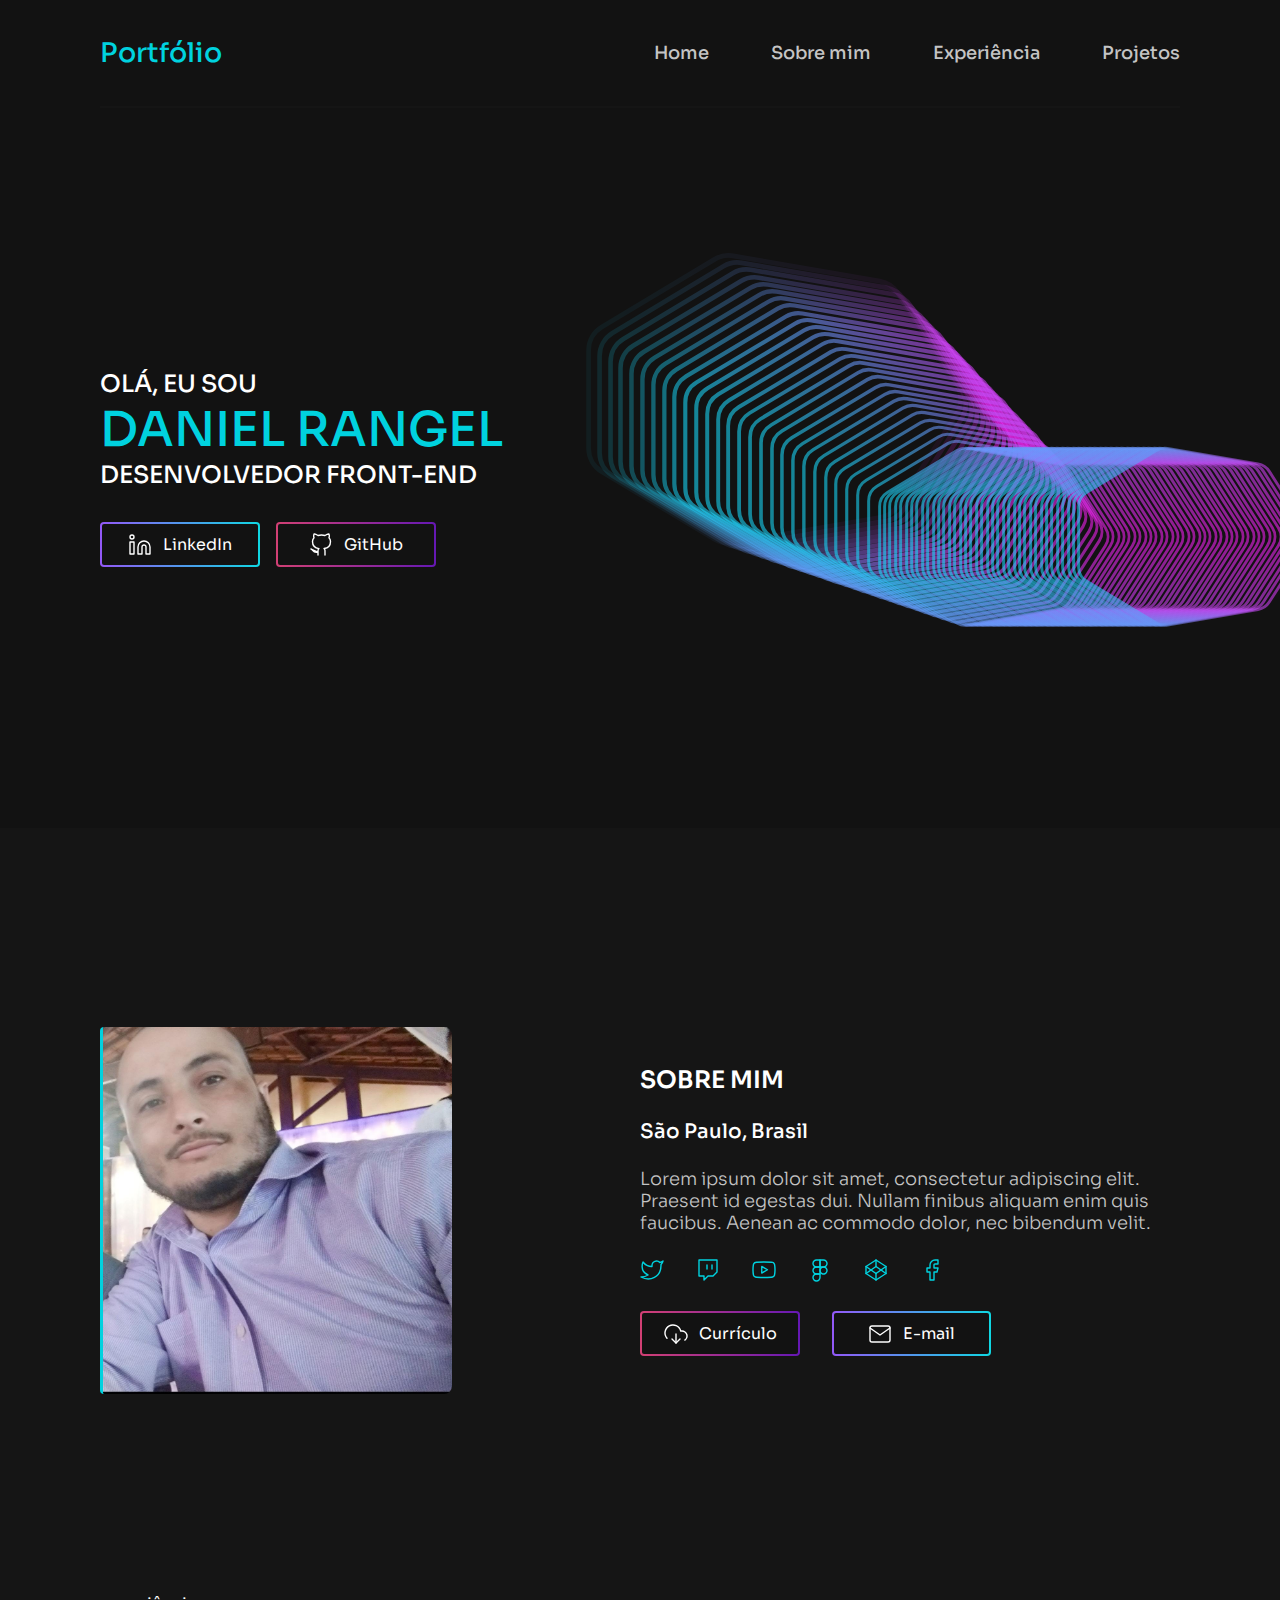
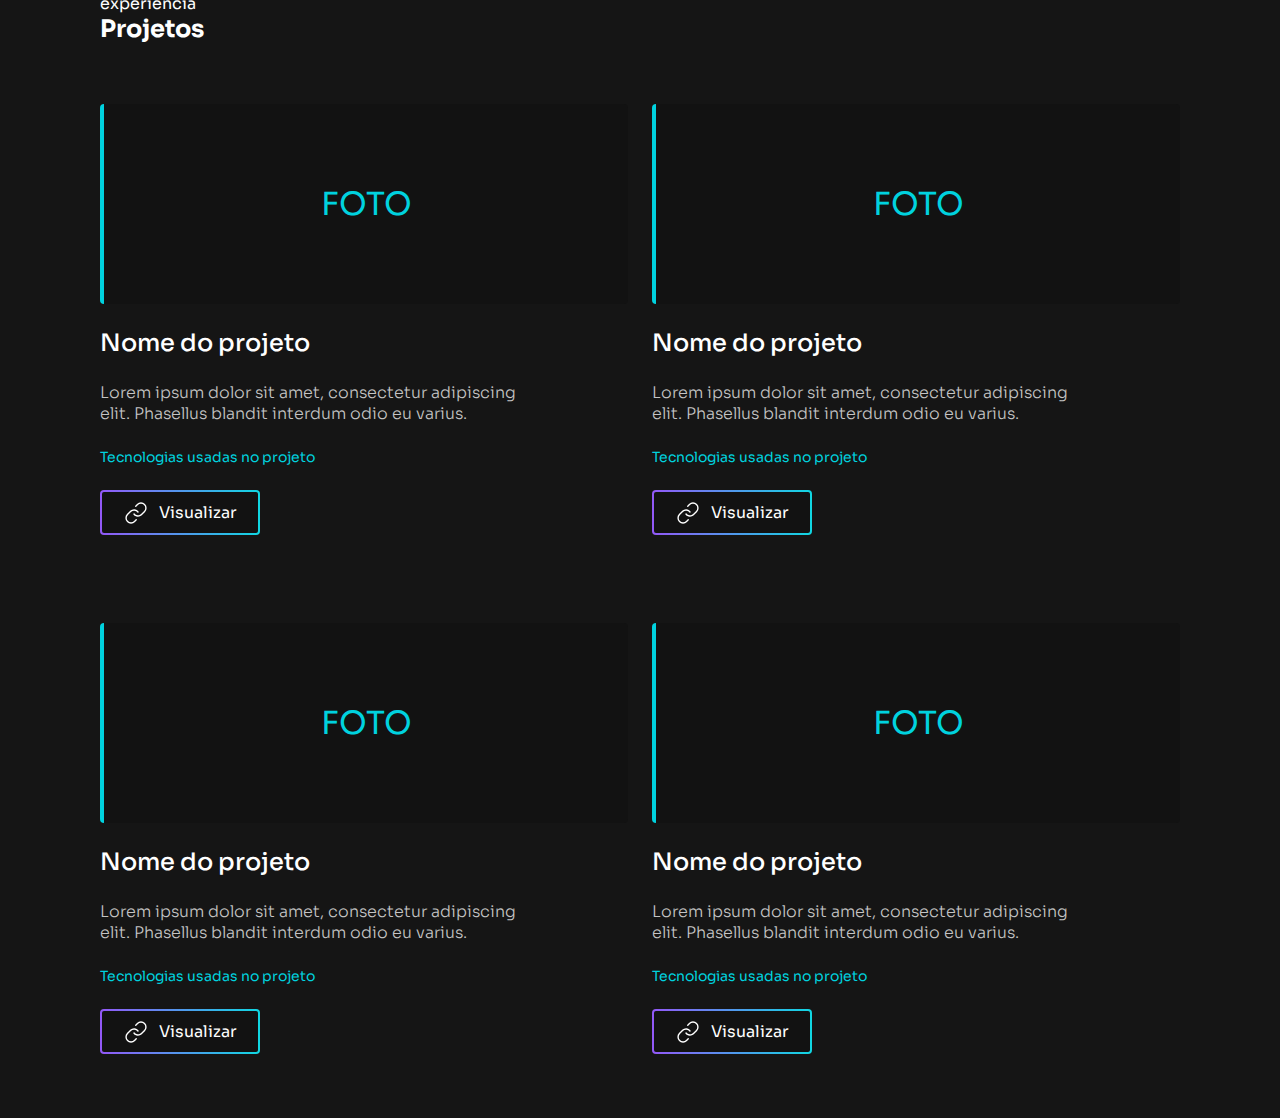
==== index.html @ 2a2eb5cd "feito secao de projetos" ====
<!DOCTYPE html>
<html lang="pt-br">
<head>
    <meta charset="UTF-8">
    <meta name="viewport" content="width=device-width, initial-scale=1.0">
    <title>Daniel Rangel</title>
    <link rel="stylesheet" href="style.css">

    <link rel="preconnect" href="https://fonts.googleapis.com">
    <link rel="preconnect" href="https://fonts.gstatic.com" crossorigin>
    <link href="https://fonts.googleapis.com/css2?family=Poppins:wght@400;600;800&family=Sora:wght@200;300;500;600;700;800&display=swap" rel="stylesheet">
    
    <script src="https://kit.fontawesome.com/ecc011f1dd.js"></script>
</head>
<body>
    <header>
        <nav class="container">
            <h2>Portfólio</h2>
            <ul>
                <li><a href="#">Home</a></li>
                <li><a href="#sobre">Sobre mim</a></li>
                <li><a href="#experiencia"> Experiência</a></li>
                <li><a href="#projetos">Projetos</a></li>
            </ul>
        </nav>
    </header>
    <main>
        <section>
            <div class="container">
                <div>
                    <h1>Olá, eu sou <span>Daniel Rangel</span> Desenvolvedor Front-end</h1>
                    <span class="button-container">
                        <a href="" class="button"><img src="./img/linkedin.svg">LinkedIn</a>
                        <a href="" class="button button-skin"><img src="./img/github.svg">GitHub</a>
                    </span>
                </div>
                <figure id="imgs-js">
                    <img src="./img/Polygon_1_30.svg" alt="img1">
                    <img src="./img/Polygon_1_30.svg" alt="img2">
                    <img src="./img/Polygon_1_30.svg" alt="img3">
                    <img src="./img/Polygon_1_30.svg" alt="img4">
                    <img src="./img/Polygon_1_30.svg" alt="img5">
                    <img src="./img/Polygon_1_30.svg" alt="img6">
                    <img src="./img/Polygon_1_30.svg" alt="img7">
                    <img src="./img/Polygon_1_30.svg" alt="img8">
                    <img src="./img/Polygon_1_30.svg" alt="img9">

                    <img src="./img/Polygon_1_30.svg" alt="img10">
                    <img src="./img/Polygon_1_30.svg" alt="img11">
                    <img src="./img/Polygon_1_30.svg" alt="img12">
                    <img src="./img/Polygon_1_30.svg" alt="img13">
                    <img src="./img/Polygon_1_30.svg" alt="img14">
                    <img src="./img/Polygon_1_30.svg" alt="img15">
                    <img src="./img/Polygon_1_30.svg" alt="img16">
                    <img src="./img/Polygon_1_30.svg" alt="img17">
                    <img src="./img/Polygon_1_30.svg" alt="img18">
                    <img src="./img/Polygon_1_30.svg" alt="img19">

                    <img src="./img/Polygon_1_30.svg" alt="img20">
                    <img src="./img/Polygon_1_30.svg" alt="img21">
                    <img src="./img/Polygon_1_30.svg" alt="img22">
                    <img src="./img/Polygon_1_30.svg" alt="img23">
                    <img src="./img/Polygon_1_30.svg" alt="img24">
                    <img src="./img/Polygon_1_30.svg" alt="img25">
                    <img src="./img/Polygon_1_30.svg" alt="img26">
                    <img src="./img/Polygon_1_30.svg" alt="img27">
                    <img src="./img/Polygon_1_30.svg" alt="img28">
                    <img src="./img/Polygon_1_30.svg" alt="img29">
                    
                    <img src="./img/Polygon_1_30.svg" alt="img30">
                    <img src="./img/Polygon_1_30.svg" alt="img31">
                    <img src="./img/Polygon_1_30.svg" alt="img32">
                    <img src="./img/Polygon_1_30.svg" alt="img33">
                    <img src="./img/Polygon_1_30.svg" alt="img34">
                    <img src="./img/Polygon_1_30.svg" alt="img35">
                    <img src="./img/Polygon_1_30.svg" alt="img36">
                    <img src="./img/Polygon_1_30.svg" alt="img37">
                    <img src="./img/Polygon_1_30.svg" alt="img38">
                    <img src="./img/Polygon_1_30.svg" alt="img39">

                    <img src="./img/Polygon_1_30.svg" alt="img40">
                    <img src="./img/Polygon_1_30.svg" alt="img41">
                    <img src="./img/Polygon_1_30.svg" alt="img42">
                    <img src="./img/Polygon_1_30.svg" alt="img43">
                    <img src="./img/Polygon_1_30.svg" alt="img44">
                    <img src="./img/Polygon_1_30.svg" alt="img45">
                    <img src="./img/Polygon_1_30.svg" alt="img46">
                    <img src="./img/Polygon_1_30.svg" alt="img47">
                    <img src="./img/Polygon_1_30.svg" alt="img48">
                    <img src="./img/Polygon_1_30.svg" alt="img49">
                    
                    <img src="./img/Polygon_1_30.svg" alt="img50">
                    <img src="./img/Polygon_1_30.svg" alt="img51">
                    <img src="./img/Polygon_1_30.svg" alt="img52">
                    <img src="./img/Polygon_1_30.svg" alt="img53">
                    <img src="./img/Polygon_1_30.svg" alt="img54">
                    <img src="./img/Polygon_1_30.svg" alt="img55">
                    <img src="./img/Polygon_1_30.svg" alt="img56">
                    <img src="./img/Polygon_1_30.svg" alt="img57">
                    <img src="./img/Polygon_1_30.svg" alt="img58">
                    <img src="./img/Polygon_1_30.svg" alt="img59">

                    <img src="./img/Polygon_1_30.svg" alt="img60">
                    <img src="./img/Polygon_1_30.svg" alt="img61">
                    <img src="./img/Polygon_1_30.svg" alt="img62">
                    <img src="./img/Polygon_1_30.svg" alt="img63">
                    <img src="./img/Polygon_1_30.svg" alt="img64">
                    <img src="./img/Polygon_1_30.svg" alt="img65">
                    <img src="./img/Polygon_1_30.svg" alt="img66">

                </figure>
            </div>
        </section>
        <section class="container" id="sobre">
            <figure><img src="./img/euFoto.jpeg" alt="Minha Foto"></figure>
            <article>
                <H2>Sobre mim</H2>
                <h3>São Paulo, Brasil</h3>
                <p>Lorem ipsum dolor sit amet, consectetur adipiscing elit. Praesent id egestas dui. Nullam finibus aliquam enim quis faucibus. Aenean ac commodo dolor, nec bibendum velit.</p>
                <div>
                    <a href="#">
                        <img src="./img/twitter.svg" alt="twitter">
                    </a>
                    <a href="#">
                        <img src="./img/twitch.svg" alt="twitch">
                    </a>
                    <a href="#">
                        <img src="./img/youtube.svg" alt="youtube">
                    </a>
                    <a href="#">
                        <img src="./img/figma.svg" alt="figma">
                    </a>
                    <a href="#">
                        <img src="./img/codepen.svg" alt="codepen">
                    </a>
                    <a href="#">
                        <img src="./img/facebook.svg" alt="facebook">
                    </a>
                </div>
                <div>
                    <a href="#" class="button button-skin">
                        <img src="./img/download-cloud.svg" alt="download-cloud">
                        <span>Currículo</span>
                    </a>
                    <a href="#" class="button">
                        <img src="./img/mail.svg" alt="mail">
                        <span>E-mail</span>
                    </a>
                </div>
            </article>
        </section>
        <section class="container" id="experiencia">
            experiência
        </section>
        <section class="container" id="projetos">
           <h2>Projetos</h2>
            <div>
                <figure>
                    <img src="" alt="">
                    <figcaption>
                        <h3>Nome do projeto</h3>
                        <p>Lorem ipsum dolor sit amet, consectetur adipiscing elit. Phasellus blandit interdum odio eu varius.</p>
                        <span>Tecnologias usadas no projeto</span>
                        <a class="button" href="http:#"><img src="./img/link.svg" alt="link">Visualizar</a>
                    </figcaption>
                </figure>
                <figure>
                    <img src="" alt="">
                    <figcaption>
                        <h3>Nome do projeto</h3>
                        <p>Lorem ipsum dolor sit amet, consectetur adipiscing elit. Phasellus blandit interdum odio eu varius.</p>
                        <span>Tecnologias usadas no projeto</span>
                        <a class="button" href="http:#"><img src="./img/link.svg" alt="link">Visualizar</a>
                    </figcaption>
                </figure>
                <figure>
                    <img src="" alt="">
                    <figcaption>
                        <h3>Nome do projeto</h3>
                        <p>Lorem ipsum dolor sit amet, consectetur adipiscing elit. Phasellus blandit interdum odio eu varius.</p>
                        <span>Tecnologias usadas no projeto</span>
                        <a class="button" href="http:#"><img src="./img/link.svg" alt="link">Visualizar</a>
                    </figcaption>
                </figure>
                <figure>
                    <img src="" alt="">
                    <figcaption>
                        <h3>Nome do projeto</h3>
                        <p>Lorem ipsum dolor sit amet, consectetur adipiscing elit. Phasellus blandit interdum odio eu varius.</p>
                        <span>Tecnologias usadas no projeto</span>
                        <a class="button" href="http:#"><img src="./img/link.svg" alt="link">Visualizar</a>
                    </figcaption>
                </figure>
            </div>
        </section>
    </main>
    <footer></footer>
    <script src="script.js"></script>
</body>
</html>
---- style.css ----
:root{
    --light: #fff;
    --gray-light: #C4C4C4;

    --dark: #121212;
    --dark-200: #151515;

    --blue: #00D2DF;
    --gradient-pink-1: #D24074 ;
    --gradient-pink-2: #6518B4 ;
    --gradient-purple-1: #9358F7;
    --gradient-purple-2: #10D7E2;

    --font-family-1: 'Poppins', sans-serif;
    --font-family-2: 'Sora', sans-serif;

    --width-gg: 1440px;
    --width-lg: 1080px;
}

*{
    margin: 0;
    padding: 0;
    border: 0;
    box-sizing: border-box;
}

body{
    font-size: 16px;
    font-family: var(--font-family-2) ;
    background: var(--dark-200);
    color: var(--light);
}

/* Global */

.container{
    width: 100%;
    max-width: var(--width-lg);
    margin: 0 auto;
}

.button{
    max-width: 160px;
    padding: 0.875rem 2.125rem;
    border-radius: 4px;
    color: var(--light);
    text-decoration: none;
    display: flex;
    align-items: center;
    justify-content: center;
    gap: 0.6875rem;
    background:
    linear-gradient(#121212, #121212) padding-box,
    linear-gradient(to right, #9358F7, #10D7E2) border-box;
    border: 2px solid transparent;
    height: 2.8125rem;
}

.button-skin{
    background: 
    linear-gradient(#121212, #121212) padding-box,
    linear-gradient(to right, #D24074, #6518B4) border-box;
    border: 2px solid transparent;
}


/* menu */

header{
    background-color: var(--dark);
}

header nav{
    color: var(--gray-light);
    font-weight: 500;
    font-size: 1.125rem;
    line-height: 22px;
    padding: 2.625rem 0;
    display: flex;
    justify-content: space-between;
    border-bottom: 2px solid var(--dark-200);
}

nav h2{
    color: var(--blue);
    font-weight: 500;
}

nav ul{
    display: flex;
    gap: 3.875rem;
}

ul li{
    list-style: none;
    cursor: pointer;
    transition: all 2s ease-in-out;
}

ul li a{
    text-decoration: none;
    color: var(--gray-light);
    
}

ul li a:hover{
    color: var(--blue);
    transition: all 200ms ease-in-out;
}

/* banner */

section:first-child{
    background-color: var(--dark);
    height: 80vh;
    position: relative;
    z-index: 1000;
    overflow: hidden;
}

section:first-child > div {
    display: grid;
    grid-template-columns: 1fr 1fr;
    height: 100%;
}

section:first-child > div div{
    display: flex;
    flex-direction: column;
    justify-content: center;
    gap:2rem;
    height: 100%;
    position: relative;
    z-index: 1000;
}

section:first-child h1{
    text-transform: uppercase;
    font-weight: 500;
    font-size: 1.5rem;
}

section:first-child h1 span{
    color: var(--blue);
    font-size: 3rem;
    display: block;
}

section:first-child span.button-container{
    display: flex;
    gap: 1rem;
}


/* banner figure */

section:first-child figure{
    width: 100%;
    position: relative;

}

section:first-child figure img{
    transform: rotate(0deg);
    animation: rotacao 5s linear infinite; 
    position: absolute;
    fill: #6518B4;
}


@keyframes rotacao {
	0% {
		transform: rotate(0);
	}
    100% {
		transform: rotate(360deg);
	}
}

/* sobre mim */

section:nth-child(2){
    display: grid;
    grid-template-columns: 1fr 1fr;
    height: 85vh;
    align-content: center;
}

section:nth-child(2) figure{
    max-width: 22rem;
    height: 22.9375rem;
    border-left: 3px solid var(--blue);
    border-radius: 4px;
}

section:nth-child(2) figure img{
    width: 100%;
    height: 100%;
    border-radius: 2px 8px 8px 2px;
}

section:nth-child(2) article{
    display: flex;
    flex-direction: column;
    gap: 1.5rem;
    justify-content: center;
}

section:nth-child(2) article h2{
    text-transform: uppercase;
    font-size: 1.5rem;
    font-weight: 600;
}

section:nth-child(2) article h3{
    font-weight: 500;
    font-size: 1.25rem ;
}

section:nth-child(2) article p{
    font-size: 1.125rem;
    color: #C4C4C4;
    font-weight: 300;
}

section:nth-child(2) article div{
    display: flex;
    gap: 2rem;
}


/* Projetos */
section:nth-child(4) div{
    display: grid;
    grid-template-columns: 1fr 1fr;
    gap: 1.5rem;
    padding: 3.75rem 0 0;
}

section:nth-child(4) figure{
    display: grid;
}

section:nth-child(4) figcaption {
    display: flex;
    flex-direction: column;
    gap: 1.5rem;
    margin-bottom: 4rem;
}

section:nth-child(4) figure h3{
    font-size: 1.5rem;
    font-weight: 500;
}

section:nth-child(4) figure p {
    max-width: 438px;
    font-size: 1rem;
    font-weight: 300;
    color: #C4C4C4;
}

section:nth-child(4) figure span{
    font-size: 0.875rem;
    color: var(--blue);
}


section:nth-child(4) figure img{
    width: 100%;
    max-height: 200px;
    min-height: 200px;
    border-left: 4px solid var(--blue);
    border-radius: 4px;
    margin-bottom: 1.5rem;
    position: relative;
}

section:nth-child(4) figure img::before{
    content: 'Foto';
    position: absolute;
    top: 0;
    left: 0;
    right: 0;
    bottom: 0;
    background: #121212;
    font-size: 2rem;
    text-transform: uppercase;
    display: flex;
    align-items: center;
    justify-content: center;
    color: #00D2DF;
}

section:nth-child(4) figure a img{
    width: 100%;
    border: none;
    margin-bottom: 0;
    height: auto;
    min-height: 0;
}


/* 30% */

/* 

width: 0.622
top: 0.69
left: 1.586



*/
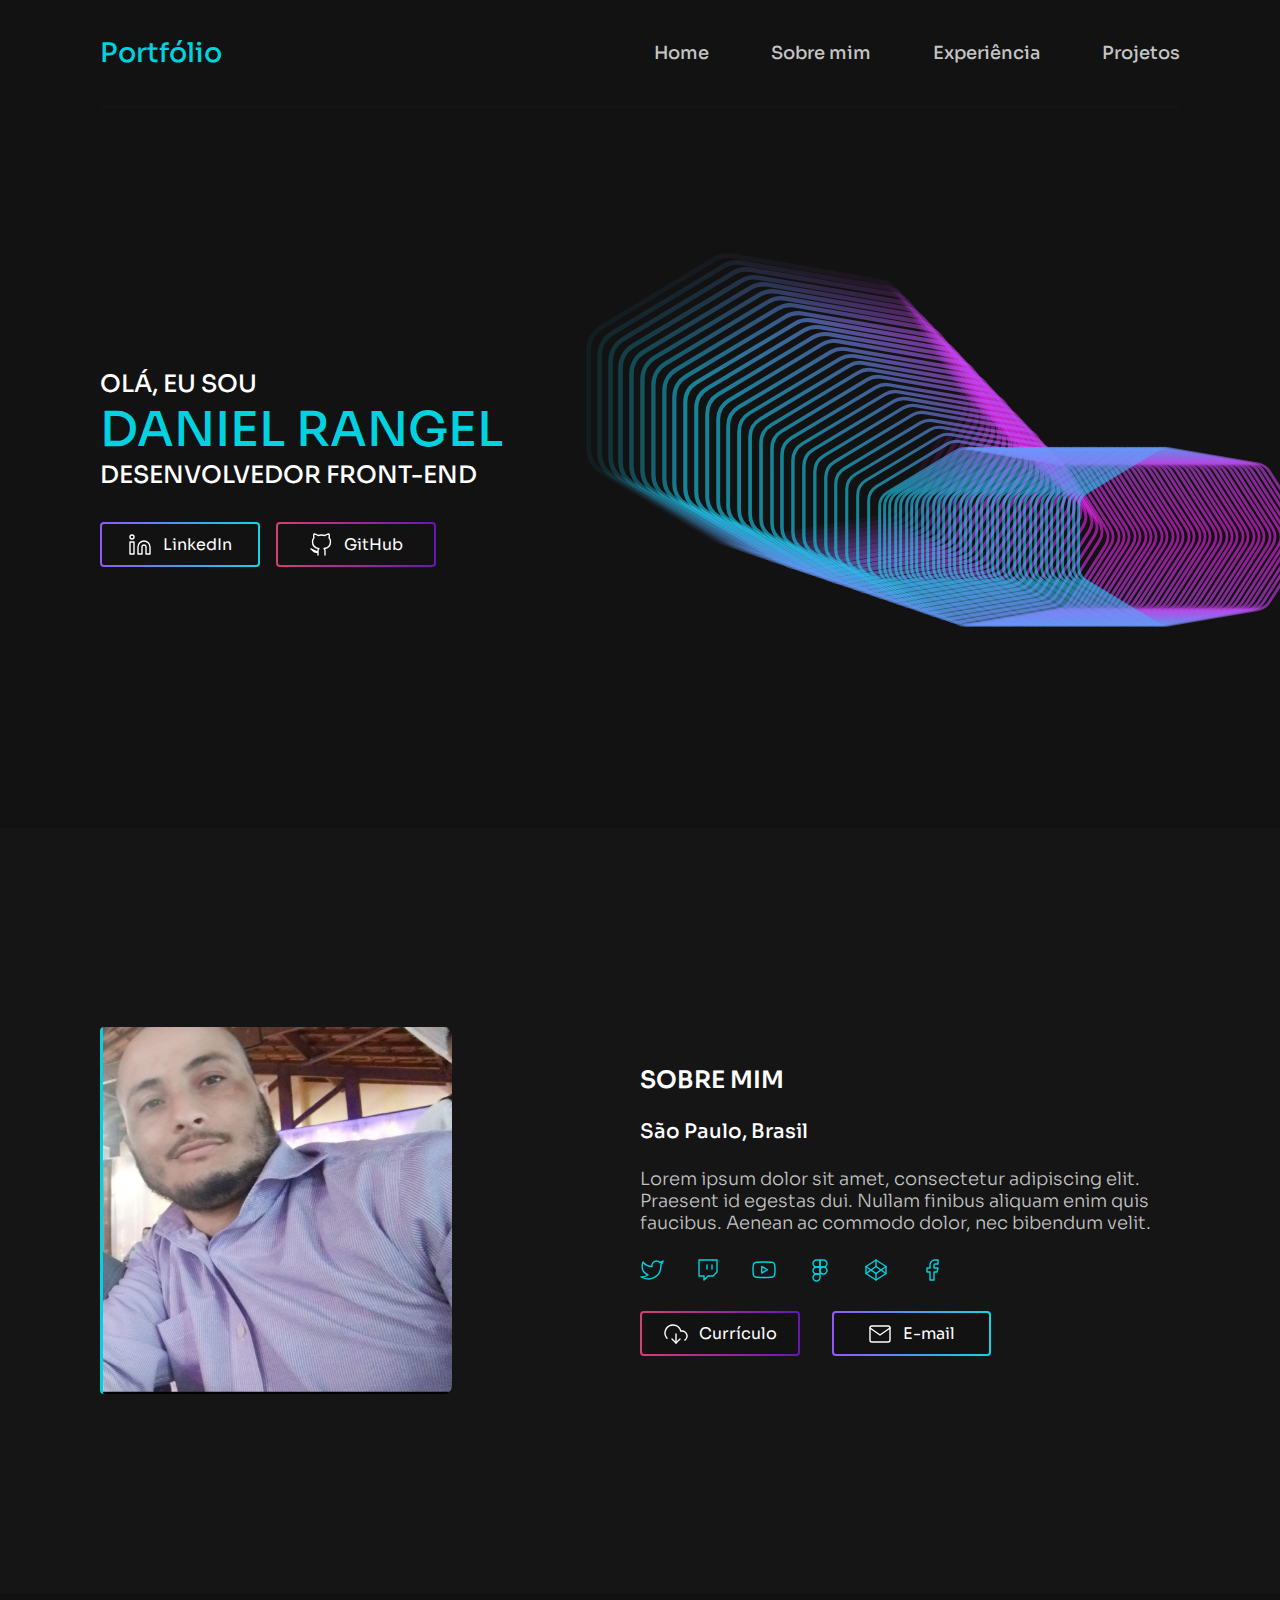
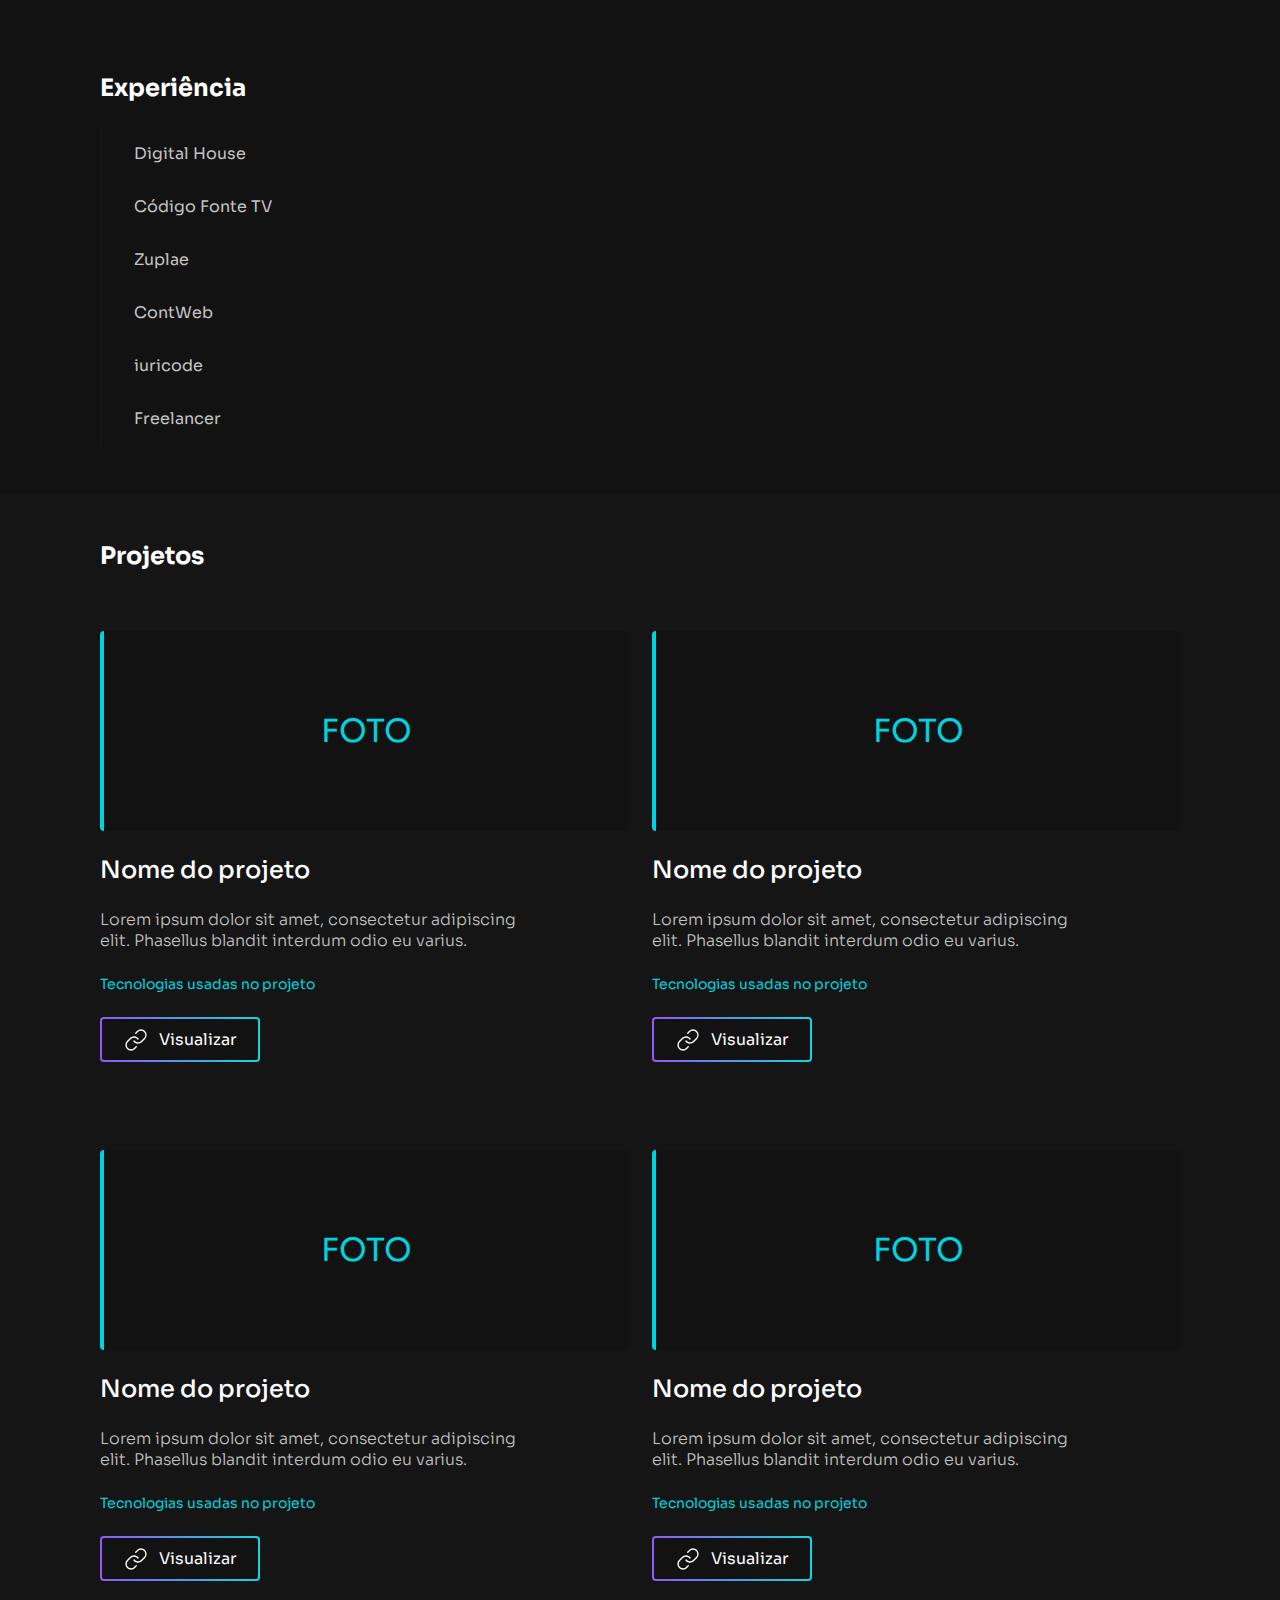
==== commit ddb9b45f: "iniciado experience" ====
--- a/index.html
+++ b/index.html
@@ -149,8 +149,24 @@
                 </div>
             </article>
         </section>
-        <section class="container" id="experiencia">
-            experiência
+        <section class="experiencia" id="experiencia">
+            <div class="container experience_container">
+                <h2>Experiência</h2>
+                <div>
+                    <div class="experience_companies">
+                        <ul>
+                        </ul>
+                    </div>
+                    <div class="companies_description">
+                        <div class="comp_description">
+                            <h3></h3>
+                            <span></span>
+                        </div>
+                        <span></span>
+                        <p></p>
+                    </div>
+                </div>
+            </div>
         </section>
         <section class="container" id="projetos">
            <h2>Projetos</h2>
--- a/style.css
+++ b/style.css
@@ -301,6 +301,36 @@
     min-height: 0;
 }
 
+/* Experiência */
+
+.experiencia{
+    background-color: var(--dark);
+    padding: 3rem 0;
+    margin-bottom: 3rem;
+}
+
+.experience_container div{
+    display: flex;
+    gap: 4rem;
+    
+}
+
+.experience_container h2{
+    margin: 2rem 0 1.5rem 0;
+}
+
+.experiencia .experience_companies li{
+    padding: 1rem 1.5rem 1rem 2rem;
+    background-color: var(--dark);
+    color: #C4C4C4;
+    border-left: 2px solid #151515;
+    transform: none;
+}
+
+.experiencia .experience_companies li.ativo{
+    border-left: 2px solid var(--blue);
+    background: #151515;
+}
 
 /* 30% */
 
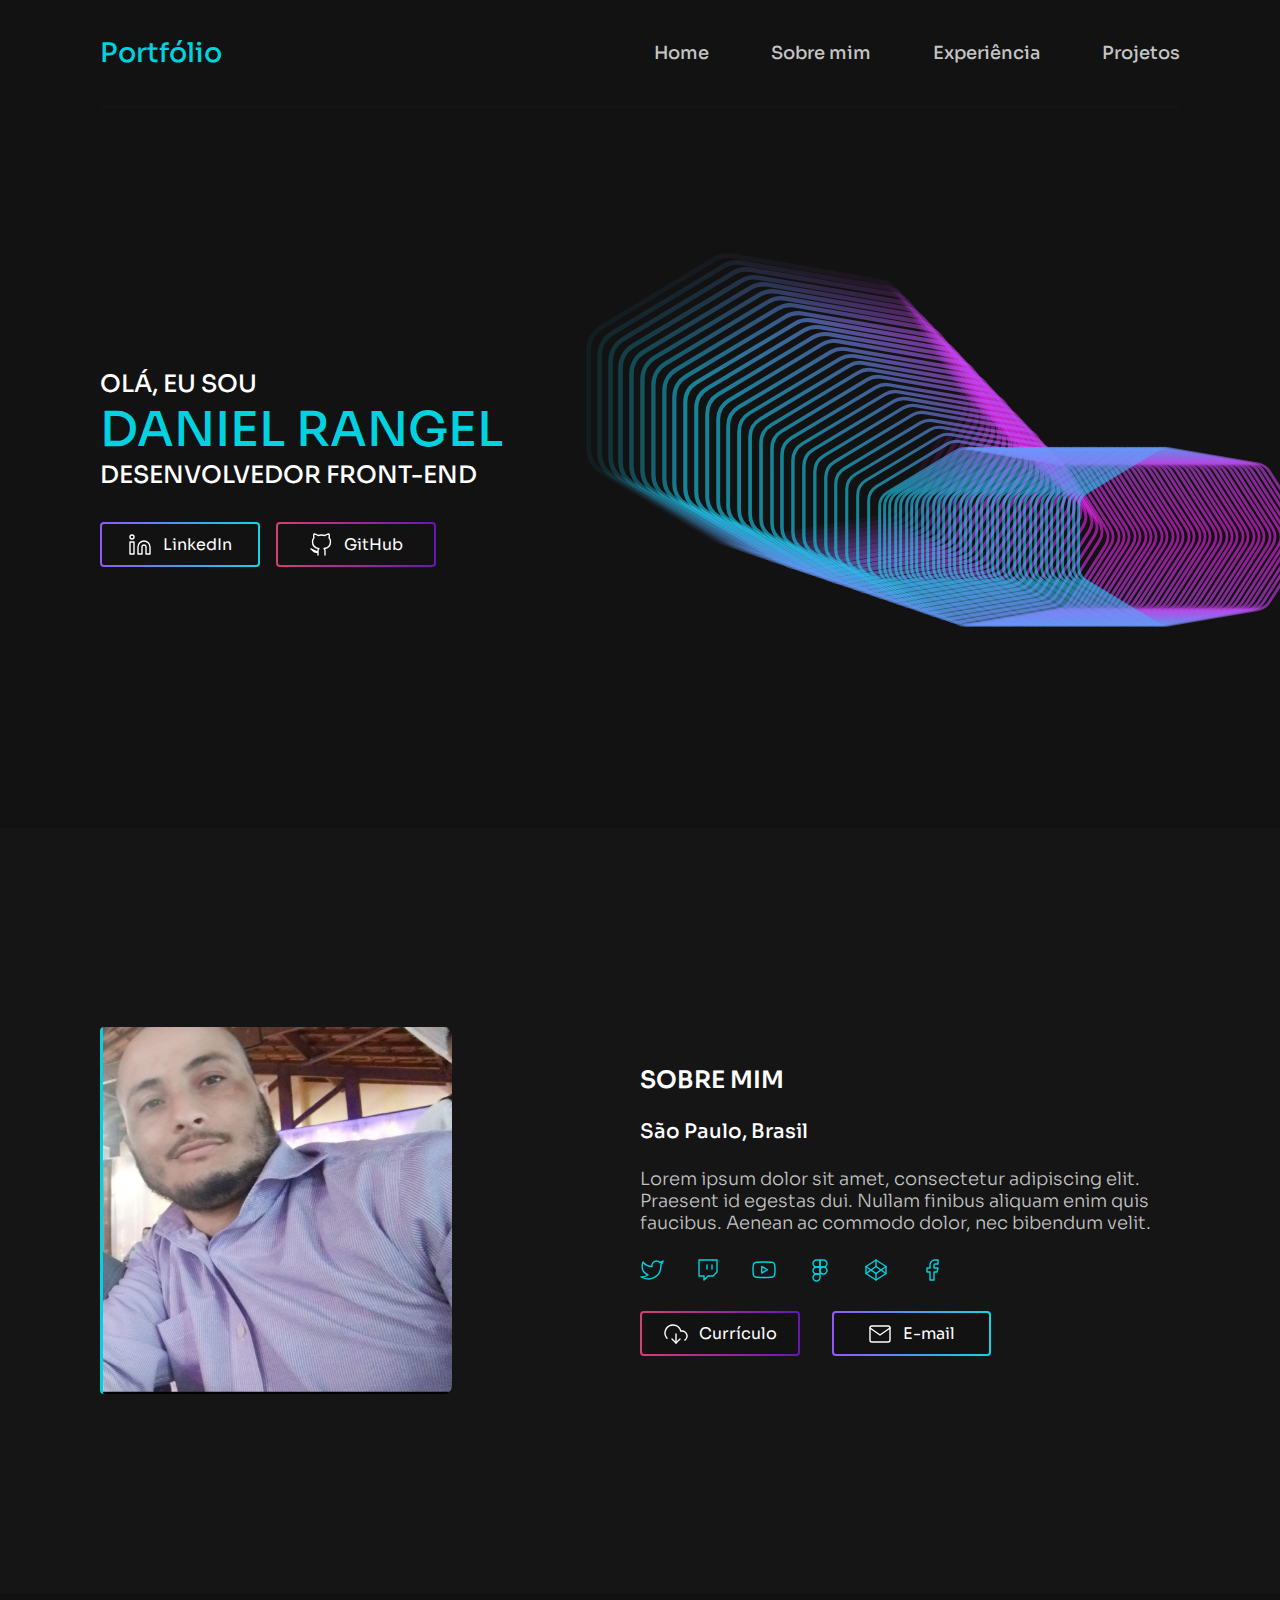
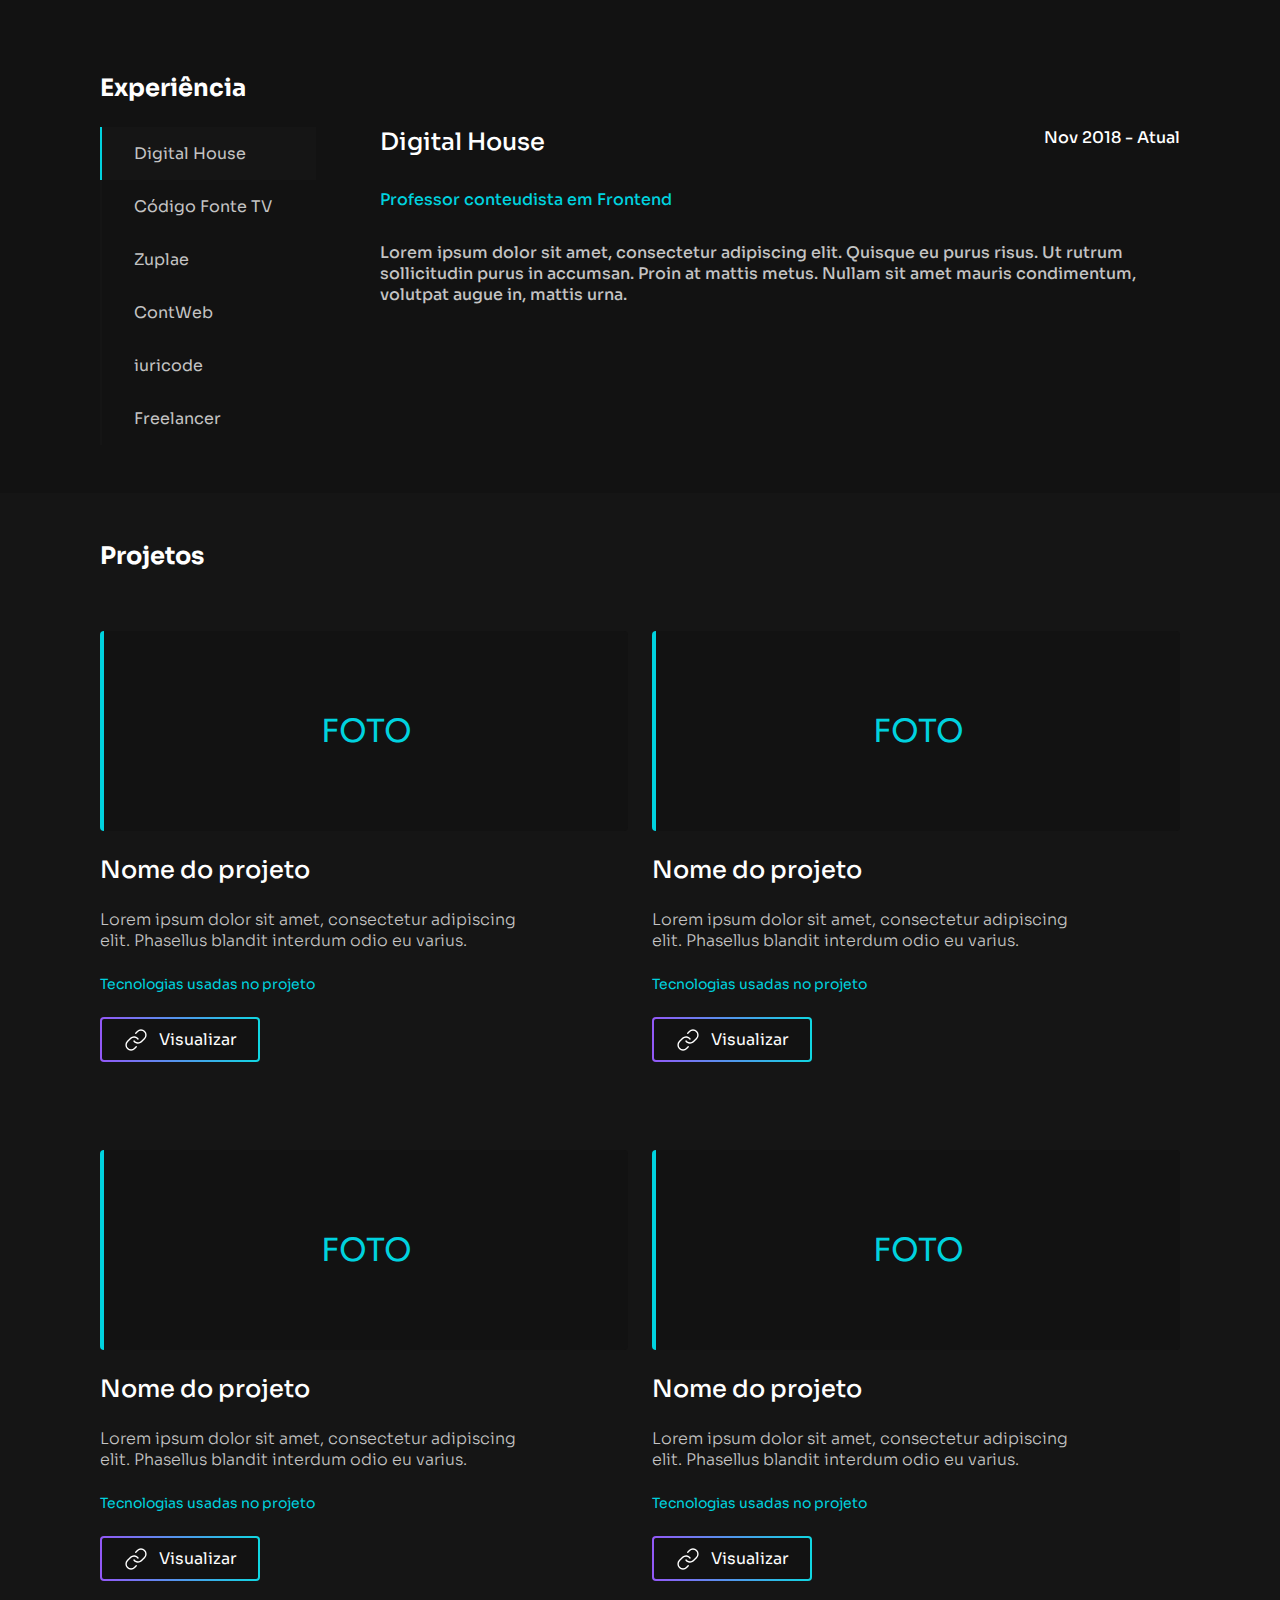
==== commit 8f8ac9c5: "experience feito" ====
--- a/index.html
+++ b/index.html
@@ -162,7 +162,7 @@
                             <h3></h3>
                             <span></span>
                         </div>
-                        <span></span>
+                        <span class="companies_profession"></span>
                         <p></p>
                     </div>
                 </div>
--- a/style.css
+++ b/style.css
@@ -310,13 +310,18 @@
 }
 
 .experience_container div{
-    display: flex;
+    display: grid;
+    grid-template-columns: 20% 1fr;
     gap: 4rem;
     
 }
 
 .experience_container h2{
     margin: 2rem 0 1.5rem 0;
+}
+
+.experience_container .experience_companies{
+    display: block;
 }
 
 .experiencia .experience_companies li{
@@ -332,6 +337,34 @@
     background: #151515;
 }
 
+/* Descrição */
+
+.experience_container .companies_description{
+    width: 100%;
+    display: flex;    
+    flex-direction: column;
+    font-size: 1rem;
+    font-weight: 500;
+    gap: 2rem;
+}
+
+.experience_container .comp_description{
+    display: flex;
+    justify-content: space-between;
+}
+
+.comp_description h3{
+    font-size: 1.5rem;
+    font-weight: 500;
+}
+
+.companies_profession{
+    color: var(--blue);
+}
+
+.companies_description p{
+    color: var(--gray-light);
+}
 /* 30% */
 
 /* 
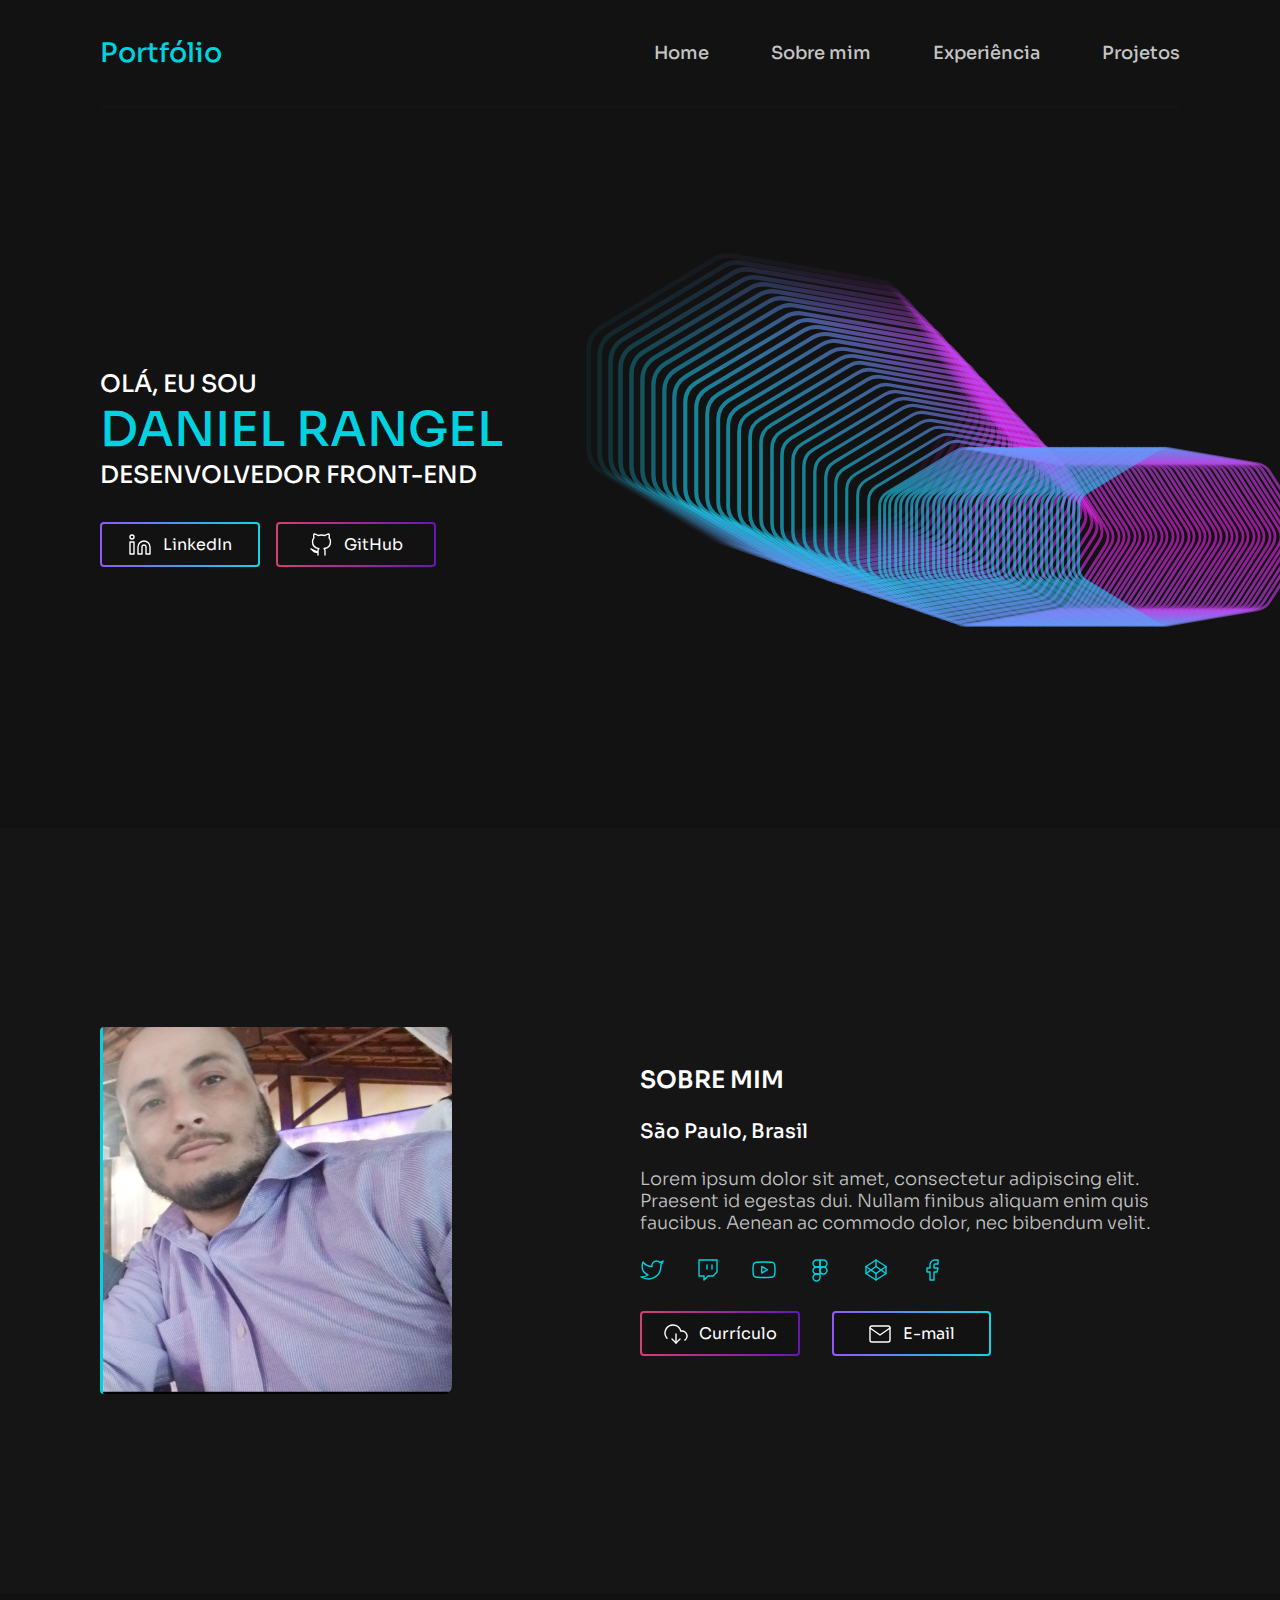
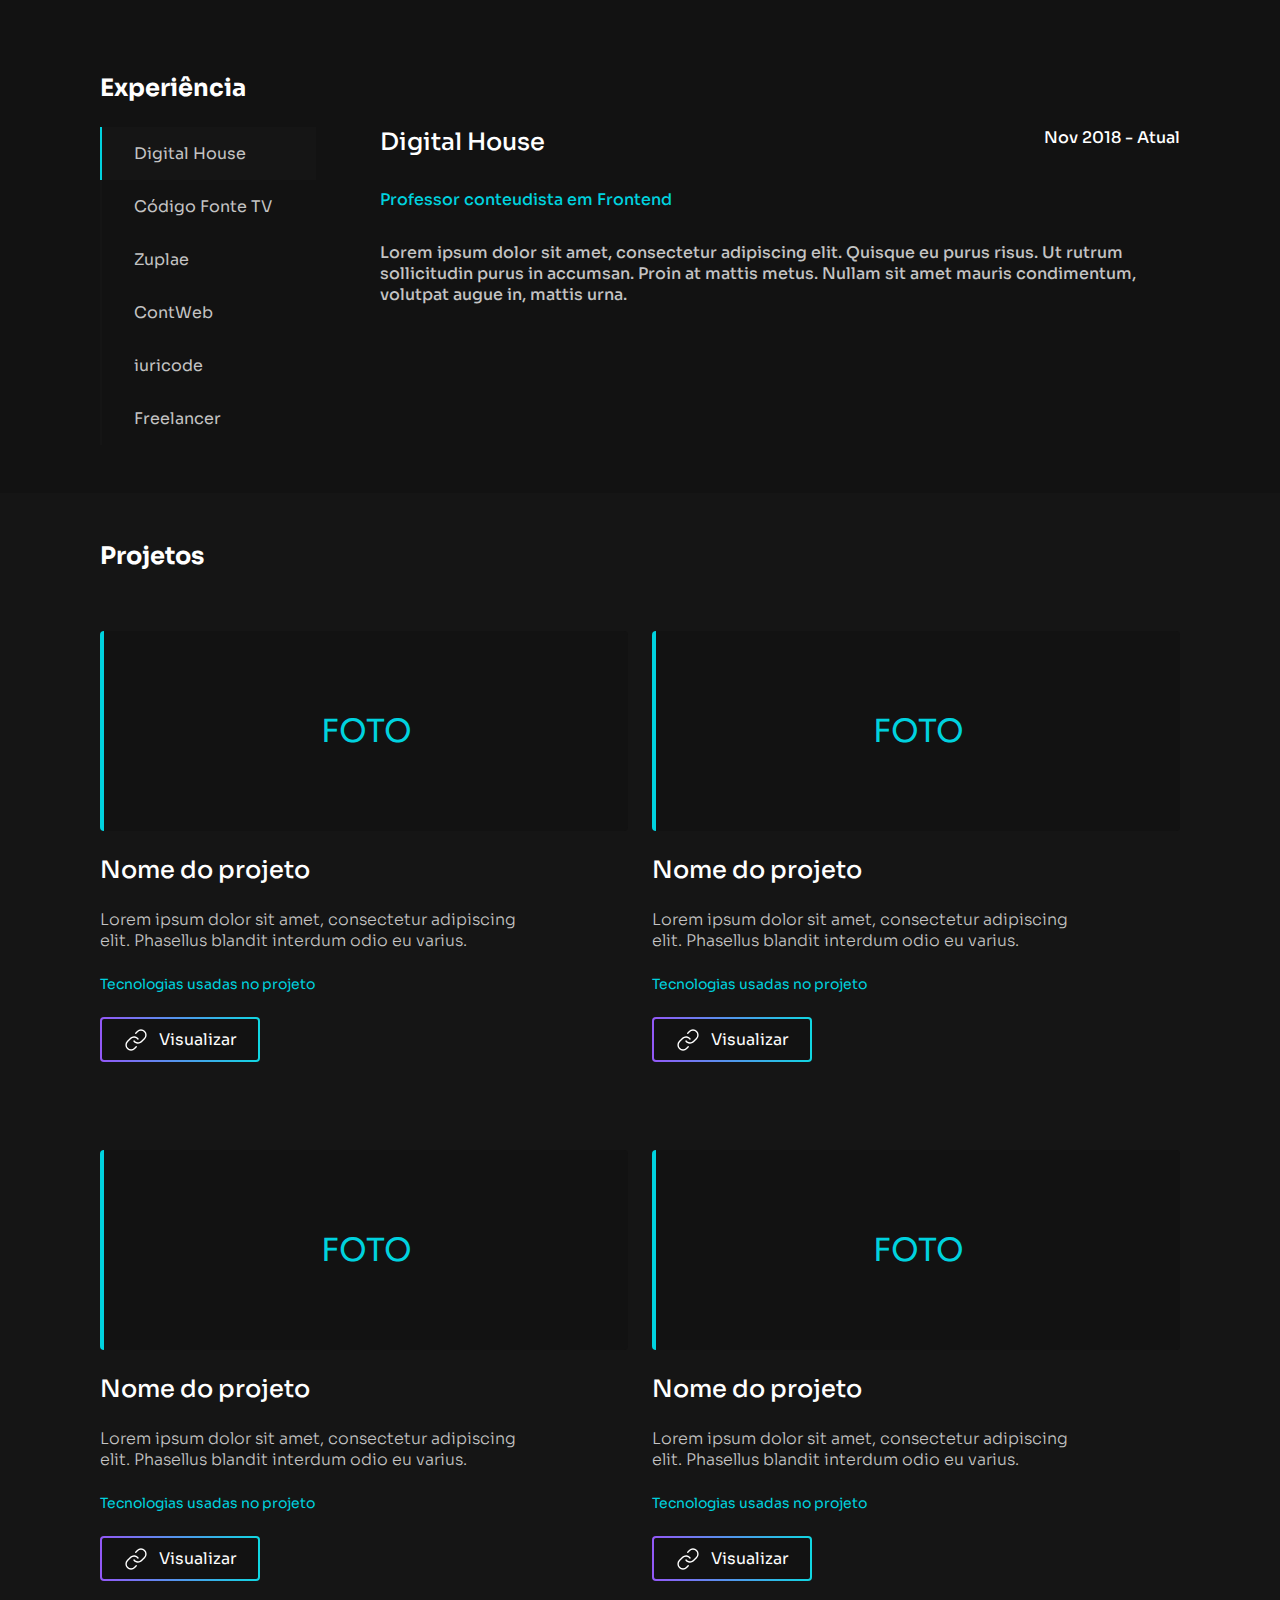
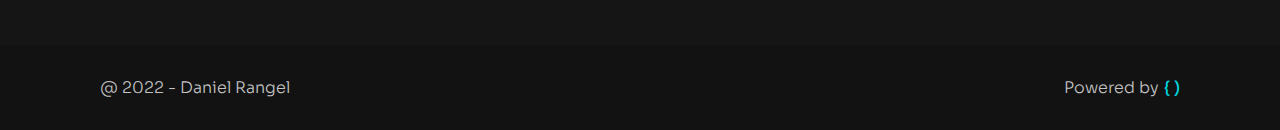
==== commit 98241360: "feito footer" ====
--- a/index.html
+++ b/index.html
@@ -210,7 +210,12 @@
             </div>
         </section>
     </main>
-    <footer></footer>
+    <footer>
+        <div class="container">
+            <p>@ 2022 - Daniel Rangel</p>
+            <p>Powered by<span>{ )</span></p>
+        </div>
+    </footer>
     <script src="script.js"></script>
 </body>
 </html>--- a/style.css
+++ b/style.css
@@ -365,6 +365,26 @@
 .companies_description p{
     color: var(--gray-light);
 }
+
+footer{
+    background-color: var(--dark);
+}
+
+footer div{
+    display: flex;
+    justify-content: space-between;
+    padding: 2rem 0;
+    font-size: 1rem;
+    font-weight: 300;
+    color: var(--gray-light);
+}
+
+footer span{
+    margin-left: 0.3rem;
+    font-weight: 500;
+    color: var(--blue);
+}
+
 /* 30% */
 
 /* 
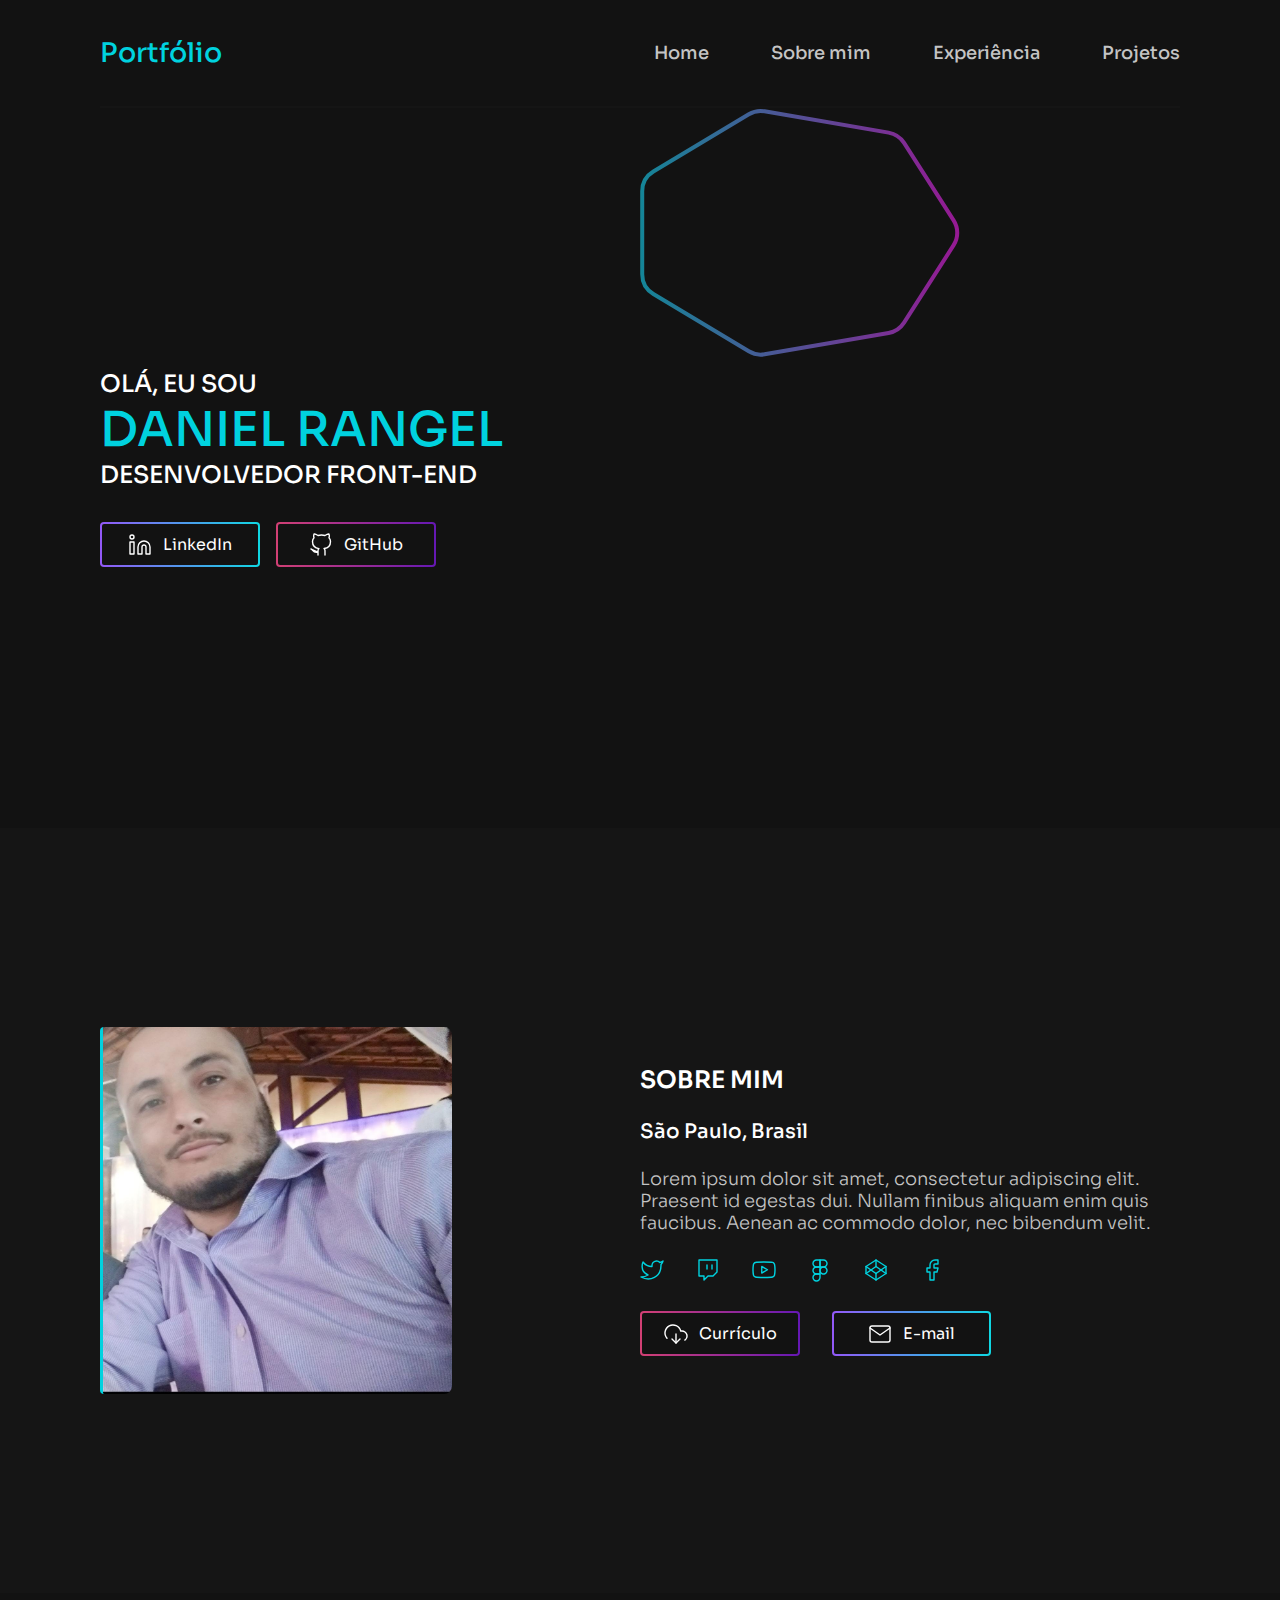
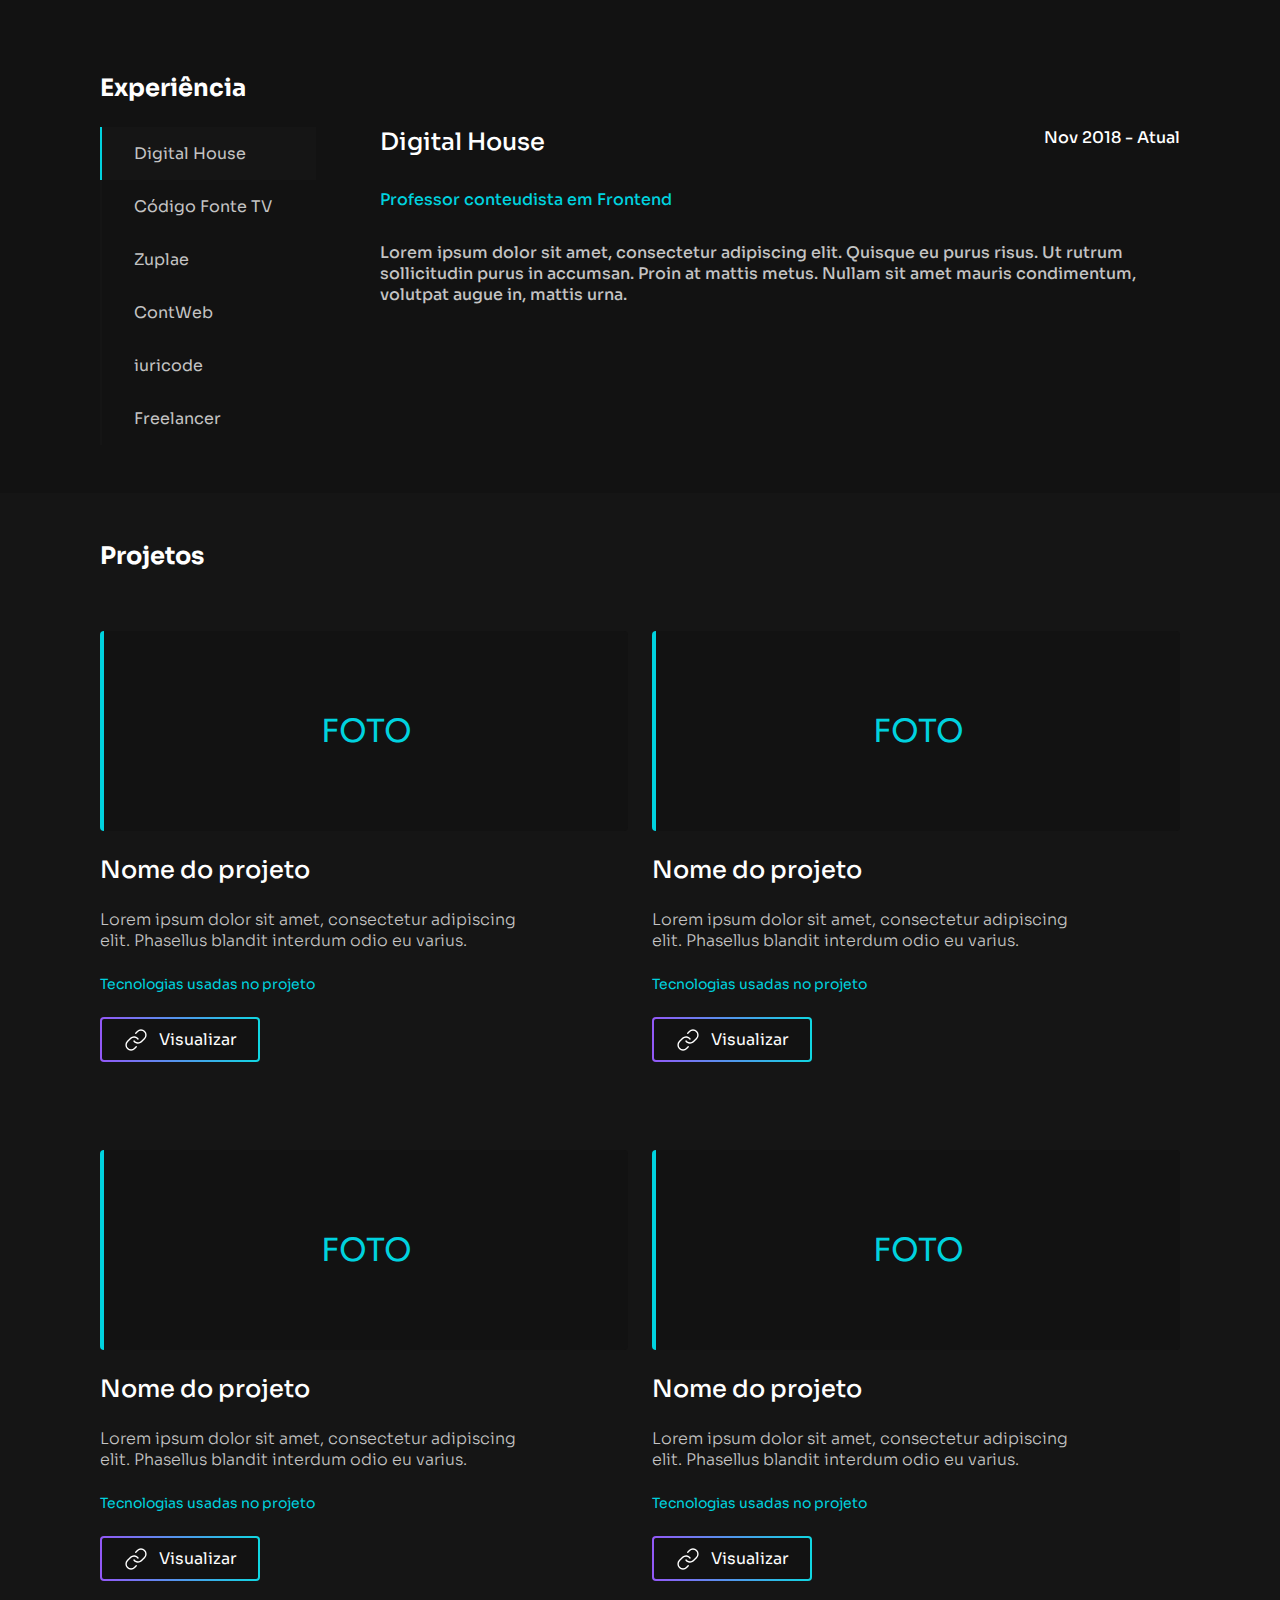
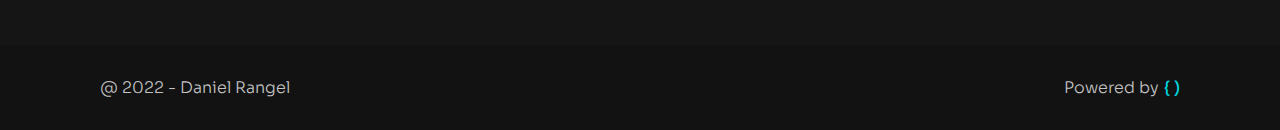
==== commit d688a62c: "iniciado parte de svg" ====
--- a/index.html
+++ b/index.html
@@ -35,6 +35,17 @@
                     </span>
                 </div>
                 <figure id="imgs-js">
+                    <svg class="hexagono" width="320" height="249" viewBox="0 0 320 249" fill="none" xmlns="http://www.w3.org/2000/svg">
+                        <path opacity="0.565217" d="M313.617 112.4C318.446 119.953 318.446 129.625 313.617 137.179L264.062 214.685C260.577 220.136 254.958 223.867 248.581 224.963L124.554 246.286C119.123 247.219 113.538 246.172 108.814 243.335L13.3749 186.007C6.4527 181.849 2.21802 174.366 2.21802 166.291V83.2875C2.21802 75.2125 6.4527 67.729 13.3749 63.571L108.814 6.24366C113.538 3.40624 119.123 2.35908 124.554 3.29272L248.581 24.615C254.958 25.7112 260.577 29.4422 264.062 34.8931L313.617 112.4Z" stroke="url(#paint0_linear_58327_836)" stroke-width="4"/>
+                        <defs>
+                            <linearGradient id="paint0_linear_58327_836" x1="323.912" y1="124.789" x2="-29.4157" y2="124.789" gradientUnits="userSpaceOnUse">
+                                <stop stop-color="#FF1CF7"/>
+                                <stop offset="1" stop-color="#00F0FF"/>
+                            </linearGradient>
+                        </defs>
+                    </svg>
+                    
+                    <!-- 
                     <img src="./img/Polygon_1_30.svg" alt="img1">
                     <img src="./img/Polygon_1_30.svg" alt="img2">
                     <img src="./img/Polygon_1_30.svg" alt="img3">
@@ -107,7 +118,7 @@
                     <img src="./img/Polygon_1_30.svg" alt="img64">
                     <img src="./img/Polygon_1_30.svg" alt="img65">
                     <img src="./img/Polygon_1_30.svg" alt="img66">
-
+ -->
                 </figure>
             </div>
         </section>
--- a/style.css
+++ b/style.css
@@ -385,6 +385,66 @@
     color: var(--blue);
 }
 
+@media screen and (max-width: 425px) {
+    .container{
+        padding: 2rem 1rem;
+    }
+
+    header nav ul{
+        display: none;
+    }
+
+    section:first-child > div{
+        grid-template-columns: none;
+        grid-template-rows: 1fr;
+    }
+
+    section:first-child figure{
+        display: none;
+    }
+
+    section:first-child > div div h1{
+        font-size: 1.2rem;
+    }
+
+    section:first-child h1 span{
+        font-size: 2rem;
+    }
+
+    section:nth-child(2){
+        display: grid;
+        grid-template-columns: none;
+        grid-template-rows: 1fr;
+        height: auto;
+        text-align: center;
+        gap: 2rem;
+    }
+
+    .experience_container div{
+        grid-template-columns: none;
+        grid-template-rows: 1;
+        overflow: hidden;
+    }
+
+    .experience_companies ul{
+        display: flex;
+        flex-flow: wrap;
+    }
+
+    .experiencia .experience_companies li {
+        padding: 1rem 1rem 1rem 0.5rem;
+    }
+
+    section:nth-child(2) div{
+        justify-content: center;
+    }
+
+    section:nth-child(4) div{
+        grid-template-columns: none;
+        grid-template-rows: 1fr;
+    }
+}
+
 /* 30% */
 
 /* 
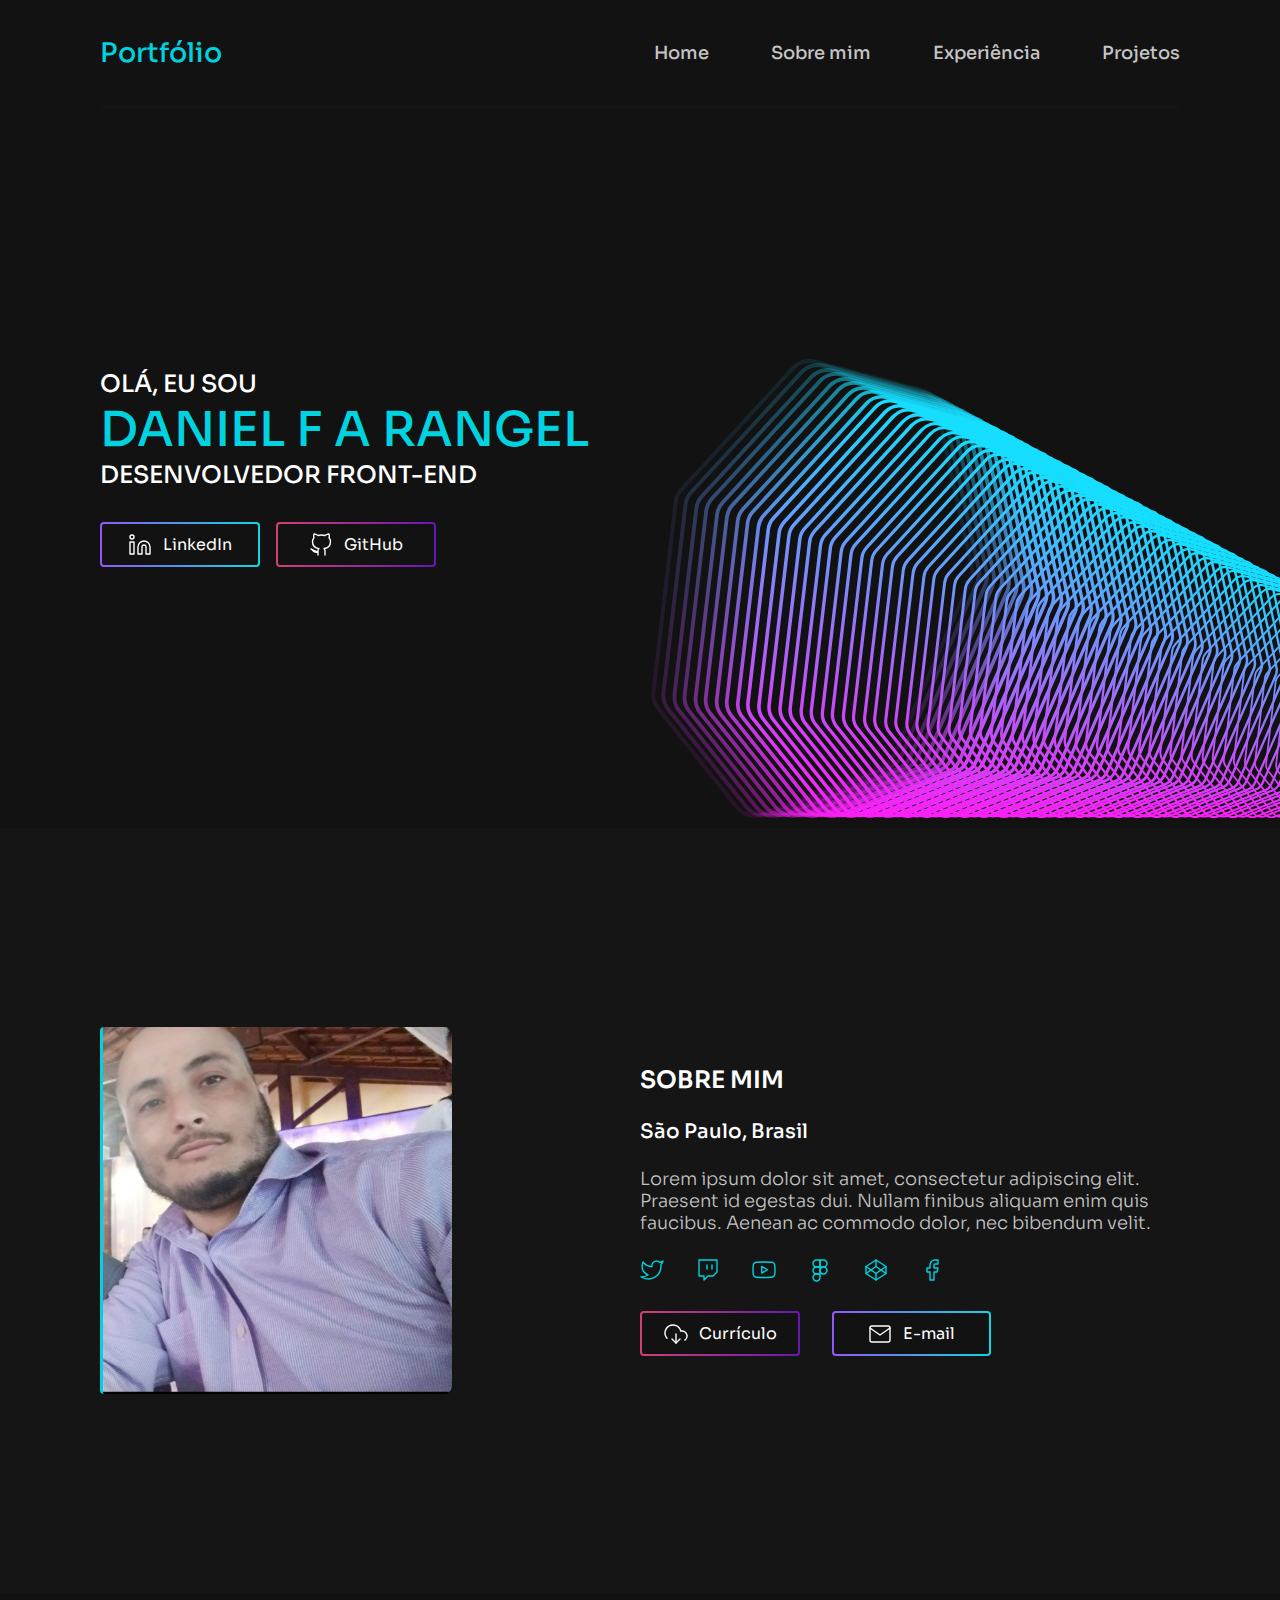
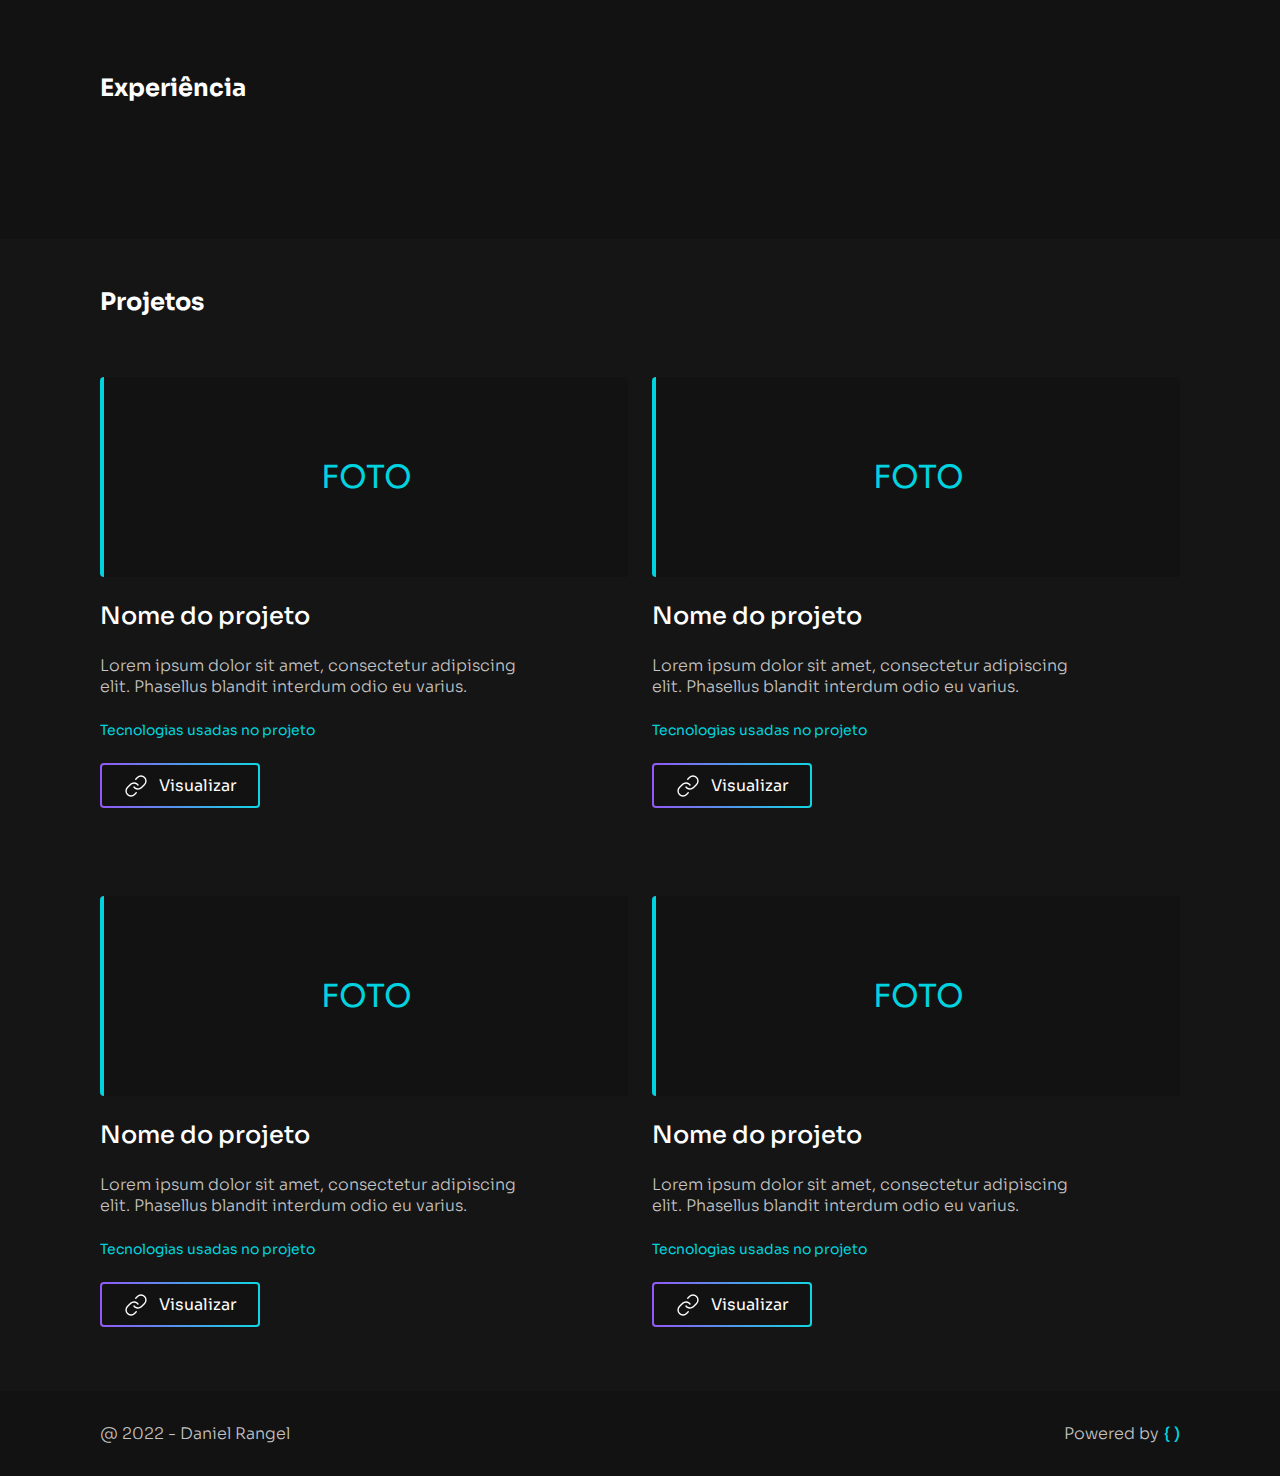
==== commit b2d54cb3: "arrumado js para duplicar imagen em svg" ====
--- a/index.html
+++ b/index.html
@@ -28,14 +28,14 @@
         <section>
             <div class="container">
                 <div>
-                    <h1>Olá, eu sou <span>Daniel Rangel</span> Desenvolvedor Front-end</h1>
+                    <h1>Olá, eu sou <span>Daniel F A Rangel</span> Desenvolvedor Front-end</h1>
                     <span class="button-container">
                         <a href="" class="button"><img src="./img/linkedin.svg">LinkedIn</a>
                         <a href="" class="button button-skin"><img src="./img/github.svg">GitHub</a>
                     </span>
                 </div>
                 <figure id="imgs-js">
-                    <svg class="hexagono" width="320" height="249" viewBox="0 0 320 249" fill="none" xmlns="http://www.w3.org/2000/svg">
+ <!--                    <svg  width="320" height="249" viewBox="0 0 320 249" fill="none" xmlns="http://www.w3.org/2000/svg">
                         <path opacity="0.565217" d="M313.617 112.4C318.446 119.953 318.446 129.625 313.617 137.179L264.062 214.685C260.577 220.136 254.958 223.867 248.581 224.963L124.554 246.286C119.123 247.219 113.538 246.172 108.814 243.335L13.3749 186.007C6.4527 181.849 2.21802 174.366 2.21802 166.291V83.2875C2.21802 75.2125 6.4527 67.729 13.3749 63.571L108.814 6.24366C113.538 3.40624 119.123 2.35908 124.554 3.29272L248.581 24.615C254.958 25.7112 260.577 29.4422 264.062 34.8931L313.617 112.4Z" stroke="url(#paint0_linear_58327_836)" stroke-width="4"/>
                         <defs>
                             <linearGradient id="paint0_linear_58327_836" x1="323.912" y1="124.789" x2="-29.4157" y2="124.789" gradientUnits="userSpaceOnUse">
@@ -43,8 +43,21 @@
                                 <stop offset="1" stop-color="#00F0FF"/>
                             </linearGradient>
                         </defs>
+                    </svg> 
+                    -->
+                    <svg class="hexagono" width="327" height="464" viewBox="0 0 327 464" fill="none" xmlns="http://www.w3.org/2000/svg">
+                        <path d="M113.153 459.619C103.737 463.326 93.0244 460.485 86.7415 452.614L7.23357 353.015C3.42941 348.249 1.69026 342.161 2.40018 336.095L24.7953 144.715C25.3585 139.902 27.4319 135.383 30.7189 131.804L142.995 9.5462C148.81 3.21367 157.662 0.620655 165.955 2.82018L271.761 30.8824C280.054 33.082 286.41 39.7083 288.248 48.0706L323.724 209.516C324.763 214.242 324.276 219.182 322.332 223.629L245.054 400.452C242.604 406.057 238.022 410.469 232.321 412.713L113.153 459.619Z" stroke="url(#paint0_linear_58327_801)" stroke-width="4"/>
+                        <defs>
+                            <linearGradient id="paint0_linear_58327_801" x1="96.6616" y1="468.255" x2="228.082" y2="-27.2533" gradientUnits="userSpaceOnUse">
+                                <stop stop-color="#FF1CF7"/>
+                                <stop offset="1" stop-color="#00F0FF"/>
+                            </linearGradient>
+                        </defs>
                     </svg>
-                    
+
+
+
+                            
                     <!-- 
                     <img src="./img/Polygon_1_30.svg" alt="img1">
                     <img src="./img/Polygon_1_30.svg" alt="img2">
@@ -119,6 +132,9 @@
                     <img src="./img/Polygon_1_30.svg" alt="img65">
                     <img src="./img/Polygon_1_30.svg" alt="img66">
  -->
+
+
+    
                 </figure>
             </div>
         </section>
--- a/style.css
+++ b/style.css
@@ -155,17 +155,23 @@
 
 /* banner figure */
 
+/* svg:nth-child(0){
+    display: none;
+} */
+
 section:first-child figure{
     width: 100%;
     position: relative;
 
 }
-
-section:first-child figure img{
+section:first-child figure svg:nth-child(1){
+    opacity: 0;
+}
+section:first-child figure svg{
     transform: rotate(0deg);
     animation: rotacao 5s linear infinite; 
     position: absolute;
-    fill: #6518B4;
+    /* fill: #6518B4; */
 }
 
 
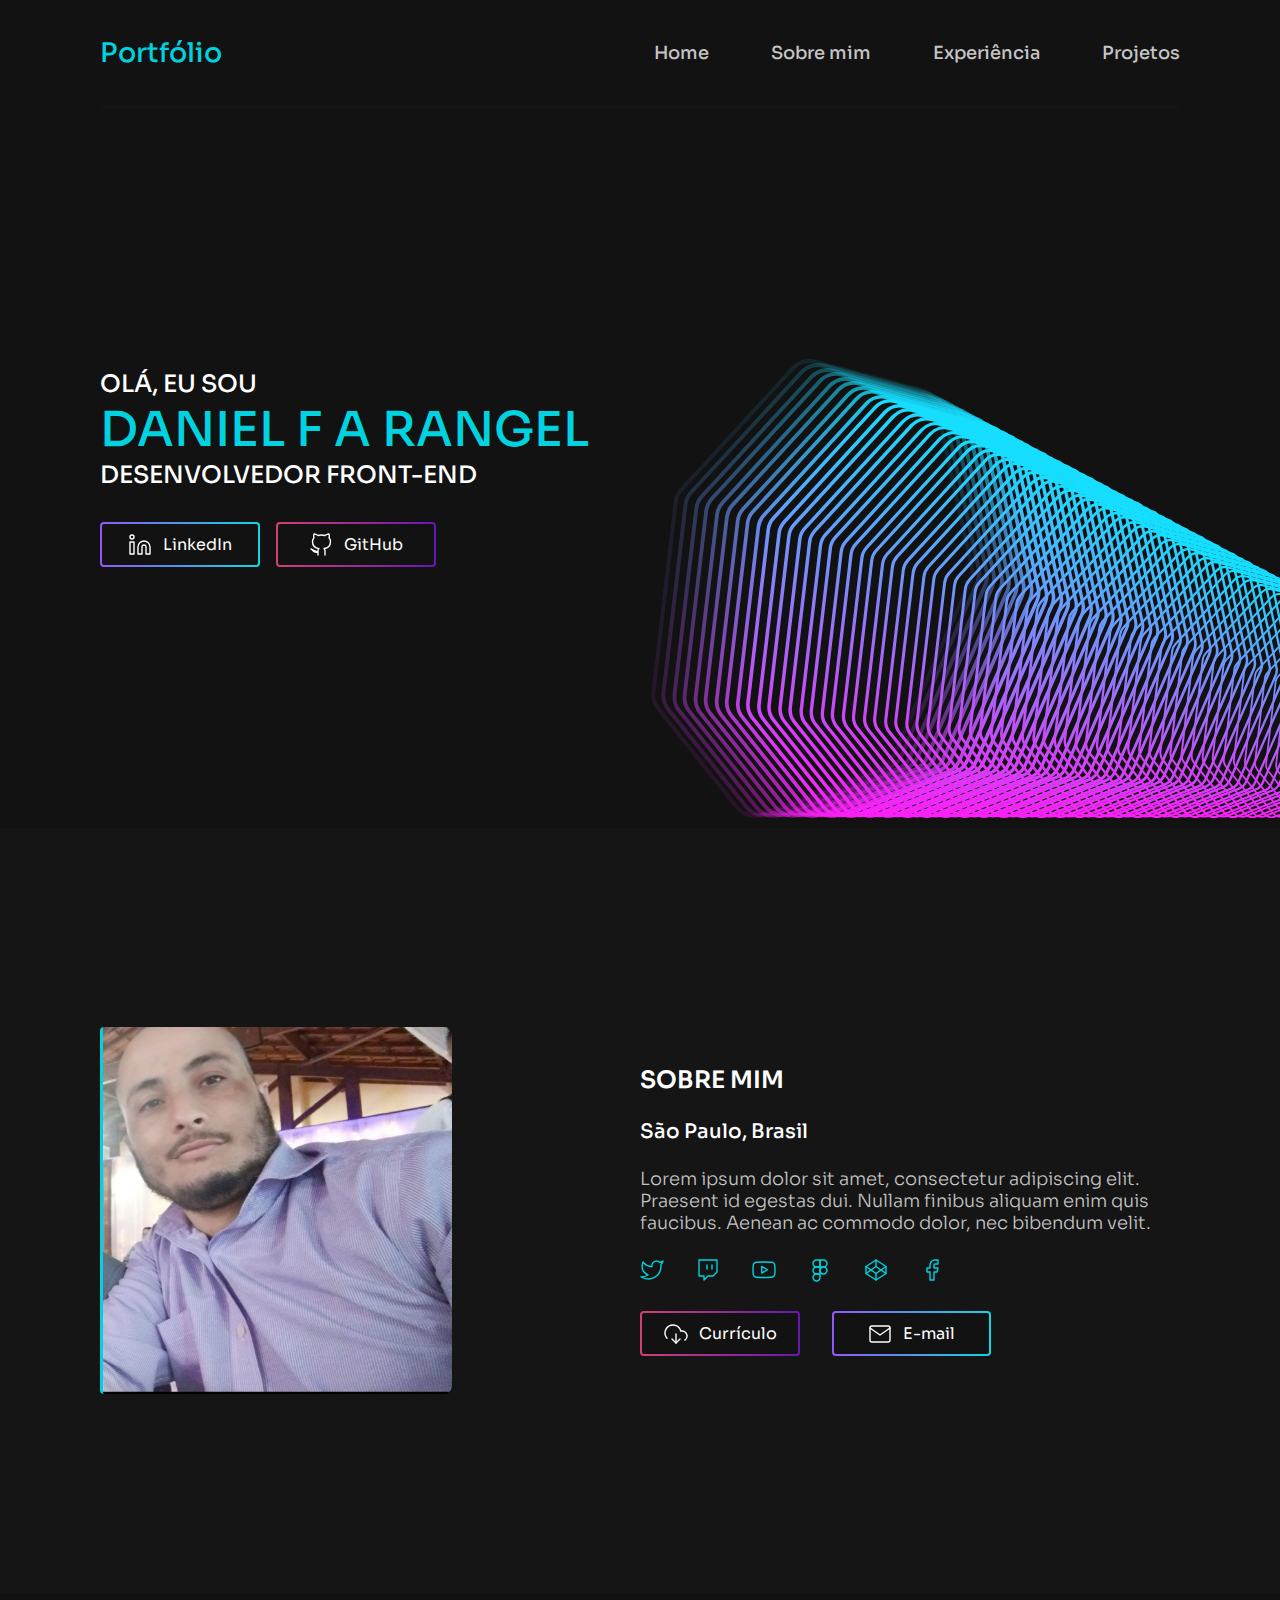
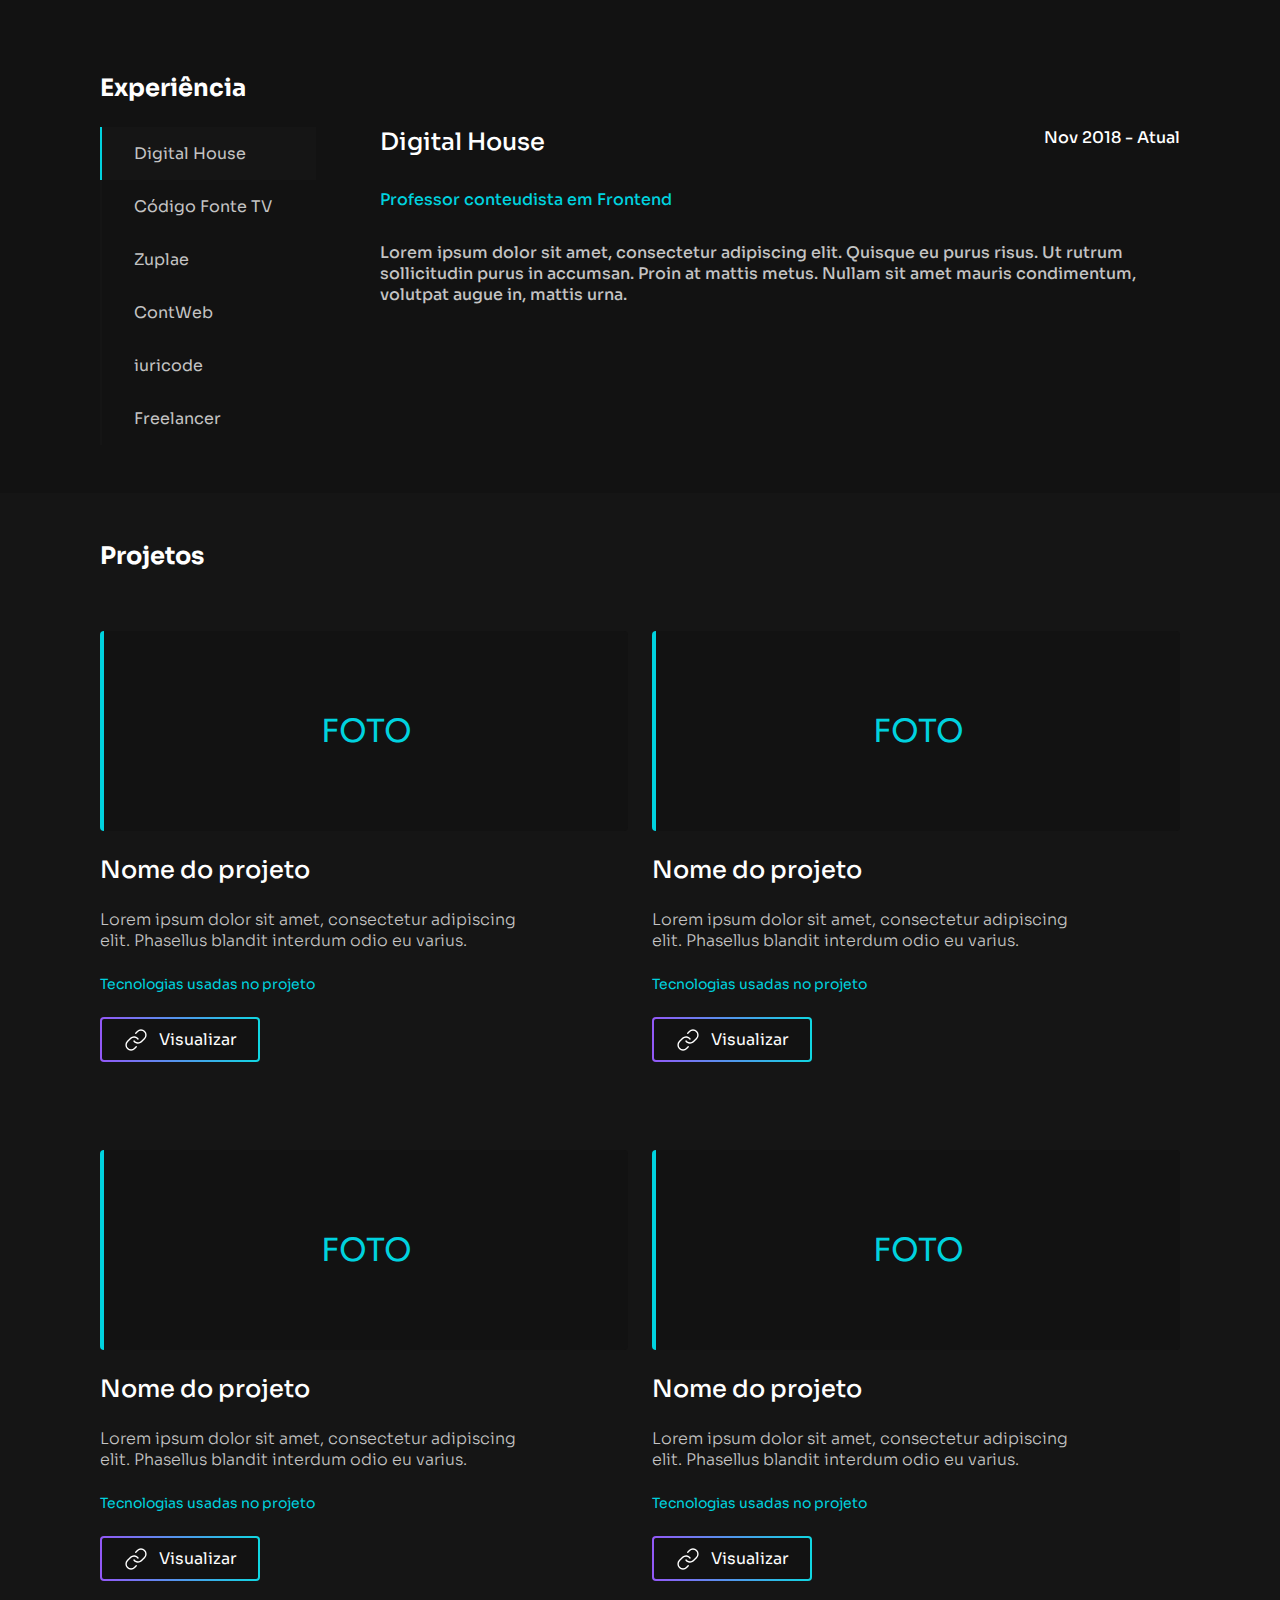
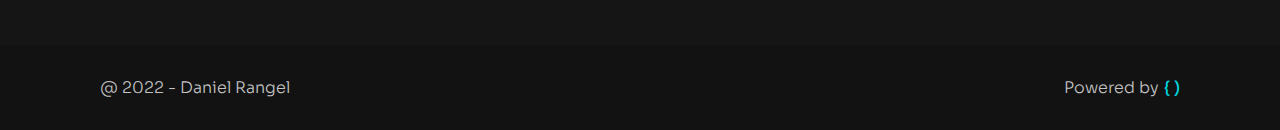
==== commit ed4624d8: "troca de cor no svg" ====
--- a/index.html
+++ b/index.html
@@ -49,8 +49,8 @@
                         <path d="M113.153 459.619C103.737 463.326 93.0244 460.485 86.7415 452.614L7.23357 353.015C3.42941 348.249 1.69026 342.161 2.40018 336.095L24.7953 144.715C25.3585 139.902 27.4319 135.383 30.7189 131.804L142.995 9.5462C148.81 3.21367 157.662 0.620655 165.955 2.82018L271.761 30.8824C280.054 33.082 286.41 39.7083 288.248 48.0706L323.724 209.516C324.763 214.242 324.276 219.182 322.332 223.629L245.054 400.452C242.604 406.057 238.022 410.469 232.321 412.713L113.153 459.619Z" stroke="url(#paint0_linear_58327_801)" stroke-width="4"/>
                         <defs>
                             <linearGradient id="paint0_linear_58327_801" x1="96.6616" y1="468.255" x2="228.082" y2="-27.2533" gradientUnits="userSpaceOnUse">
-                                <stop stop-color="#FF1CF7"/>
-                                <stop offset="1" stop-color="#00F0FF"/>
+                                <stop class="stop1" stop-color="#FF1CF7"/>
+                                <stop class="stop2" offset="1" stop-color="#00F0FF"/>
                             </linearGradient>
                         </defs>
                     </svg>
